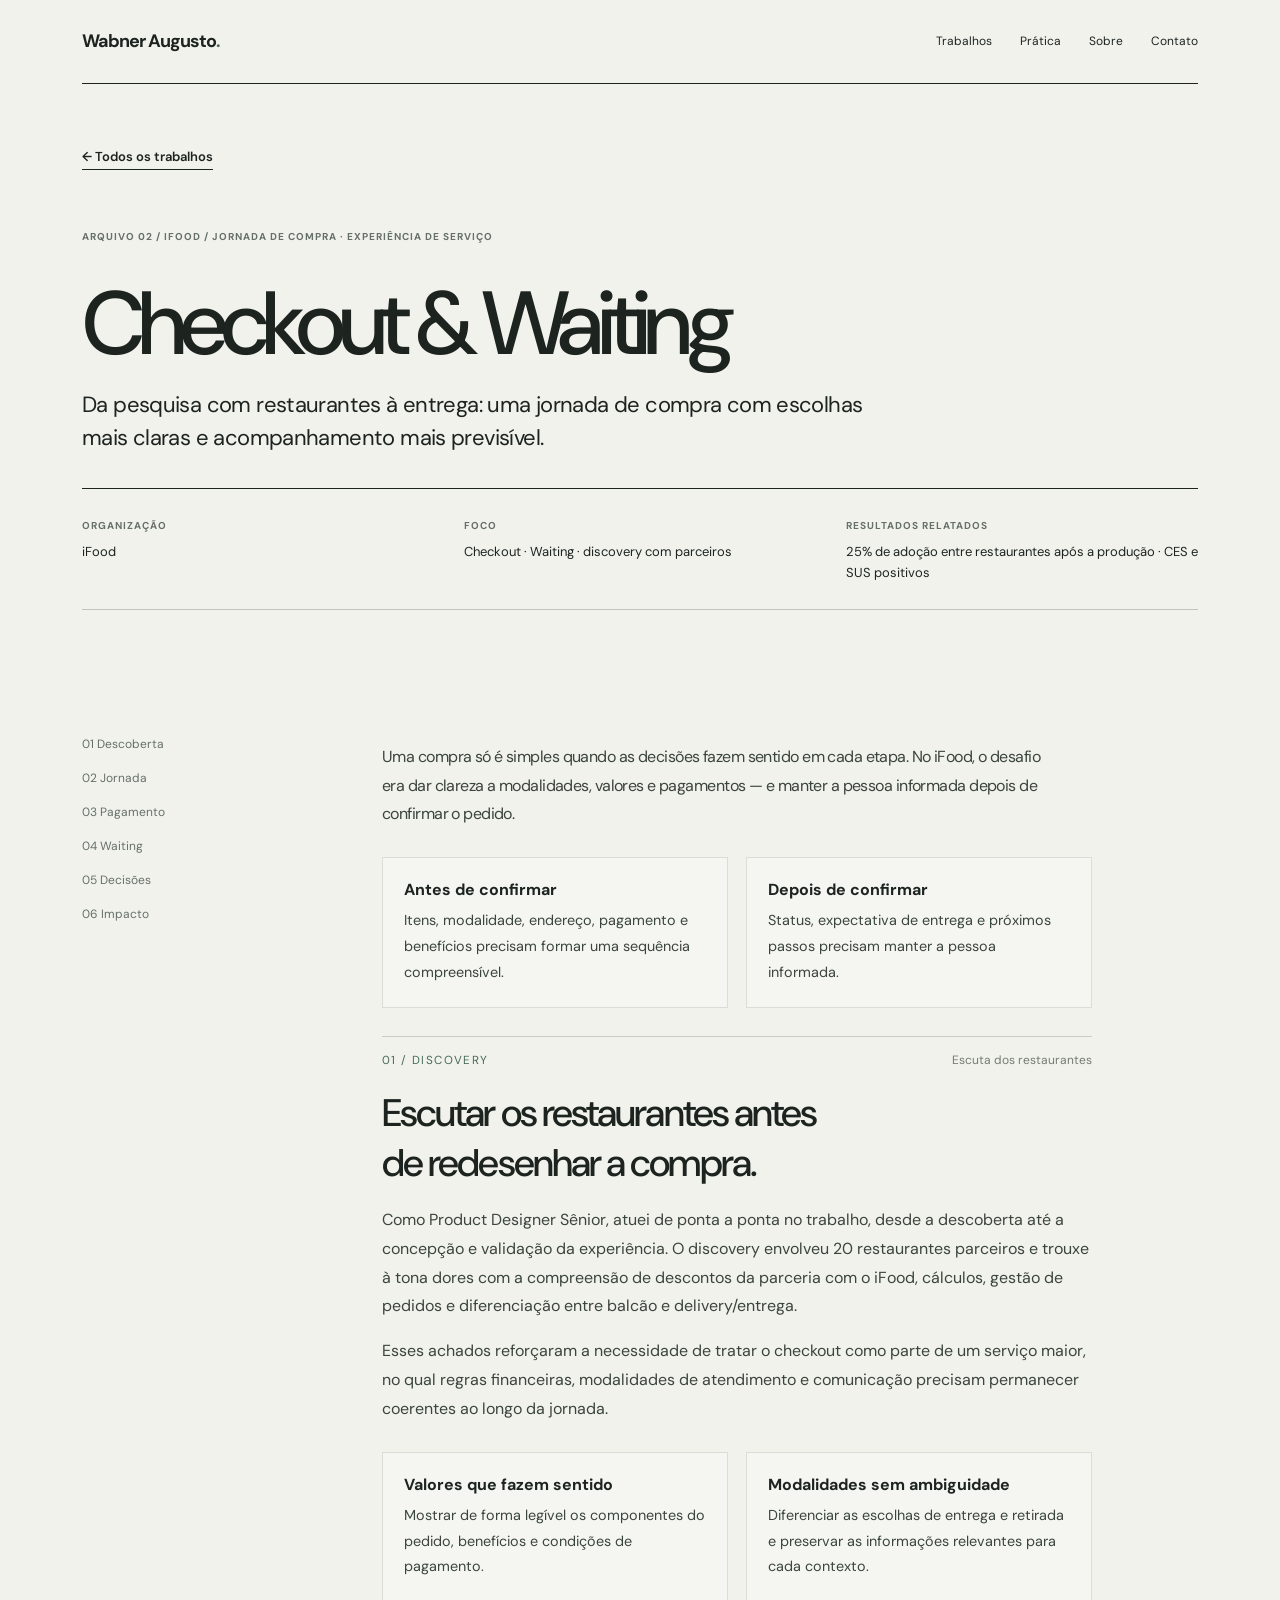
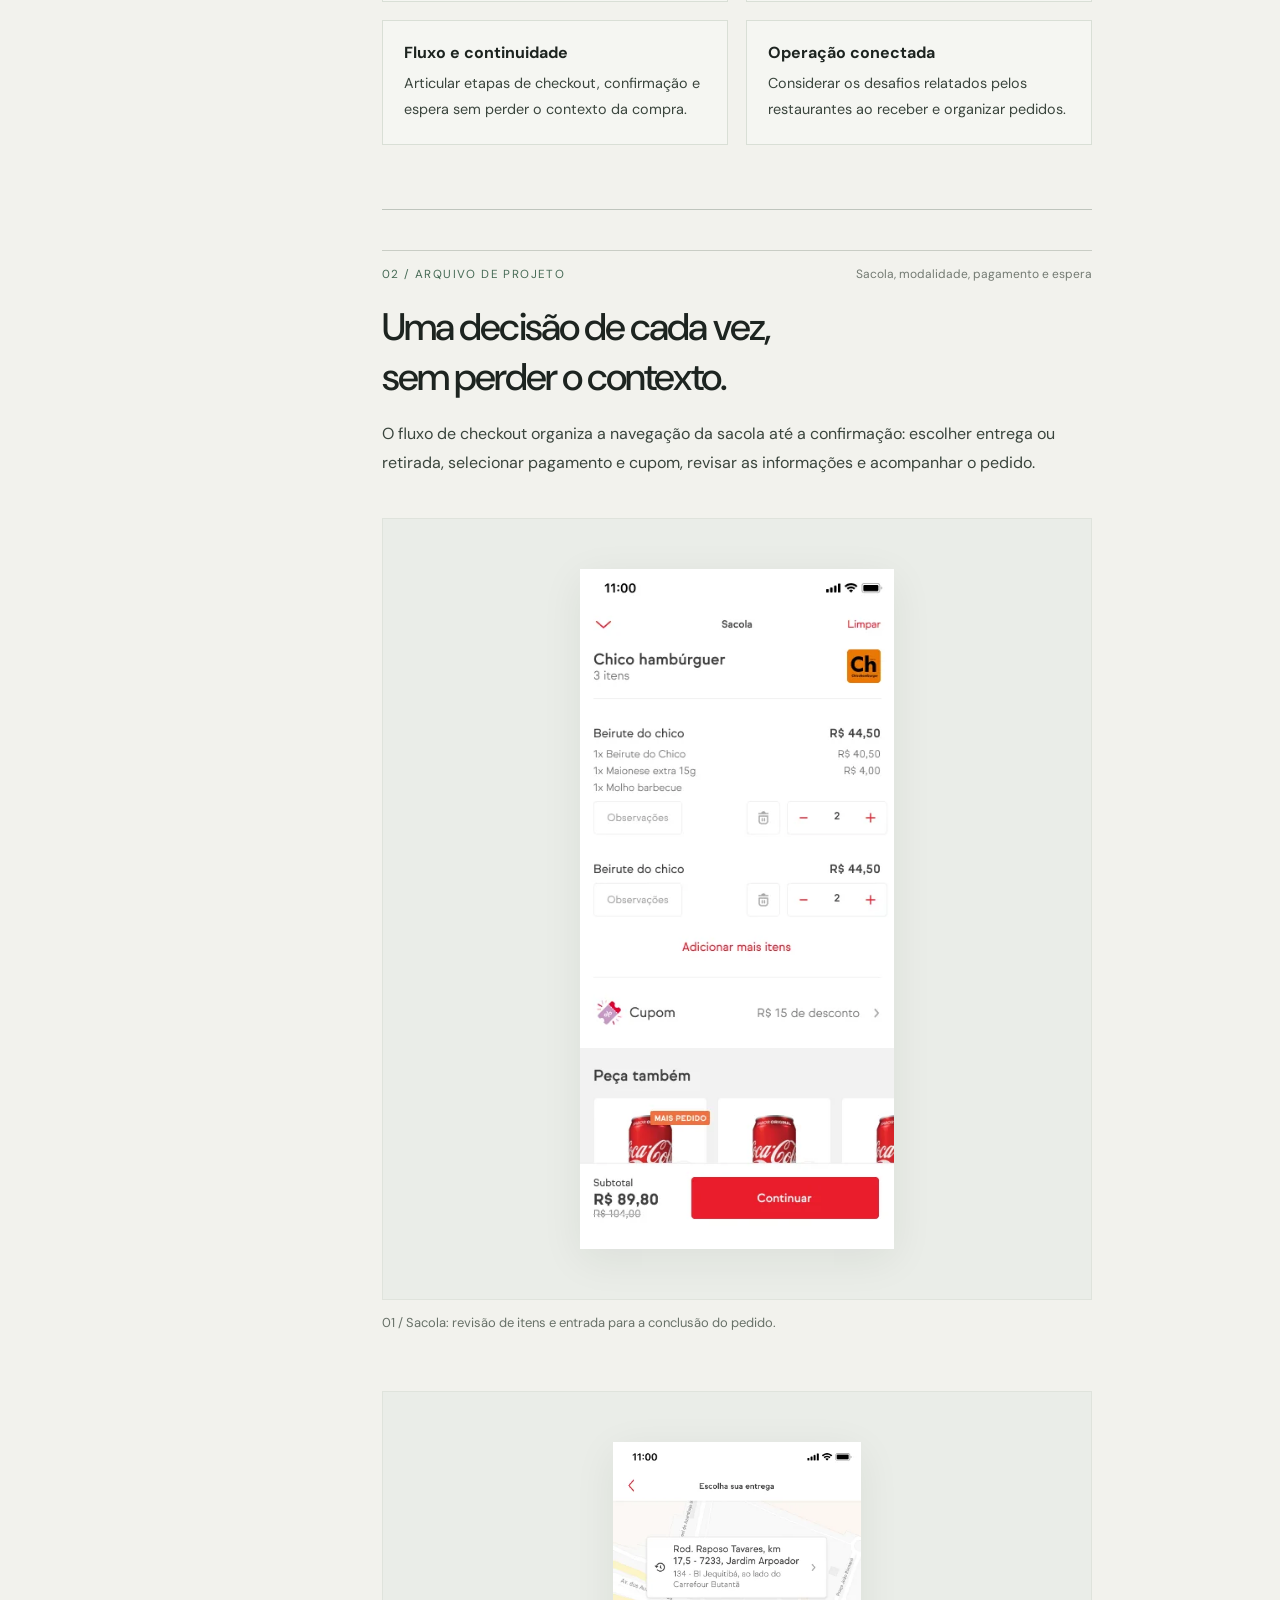
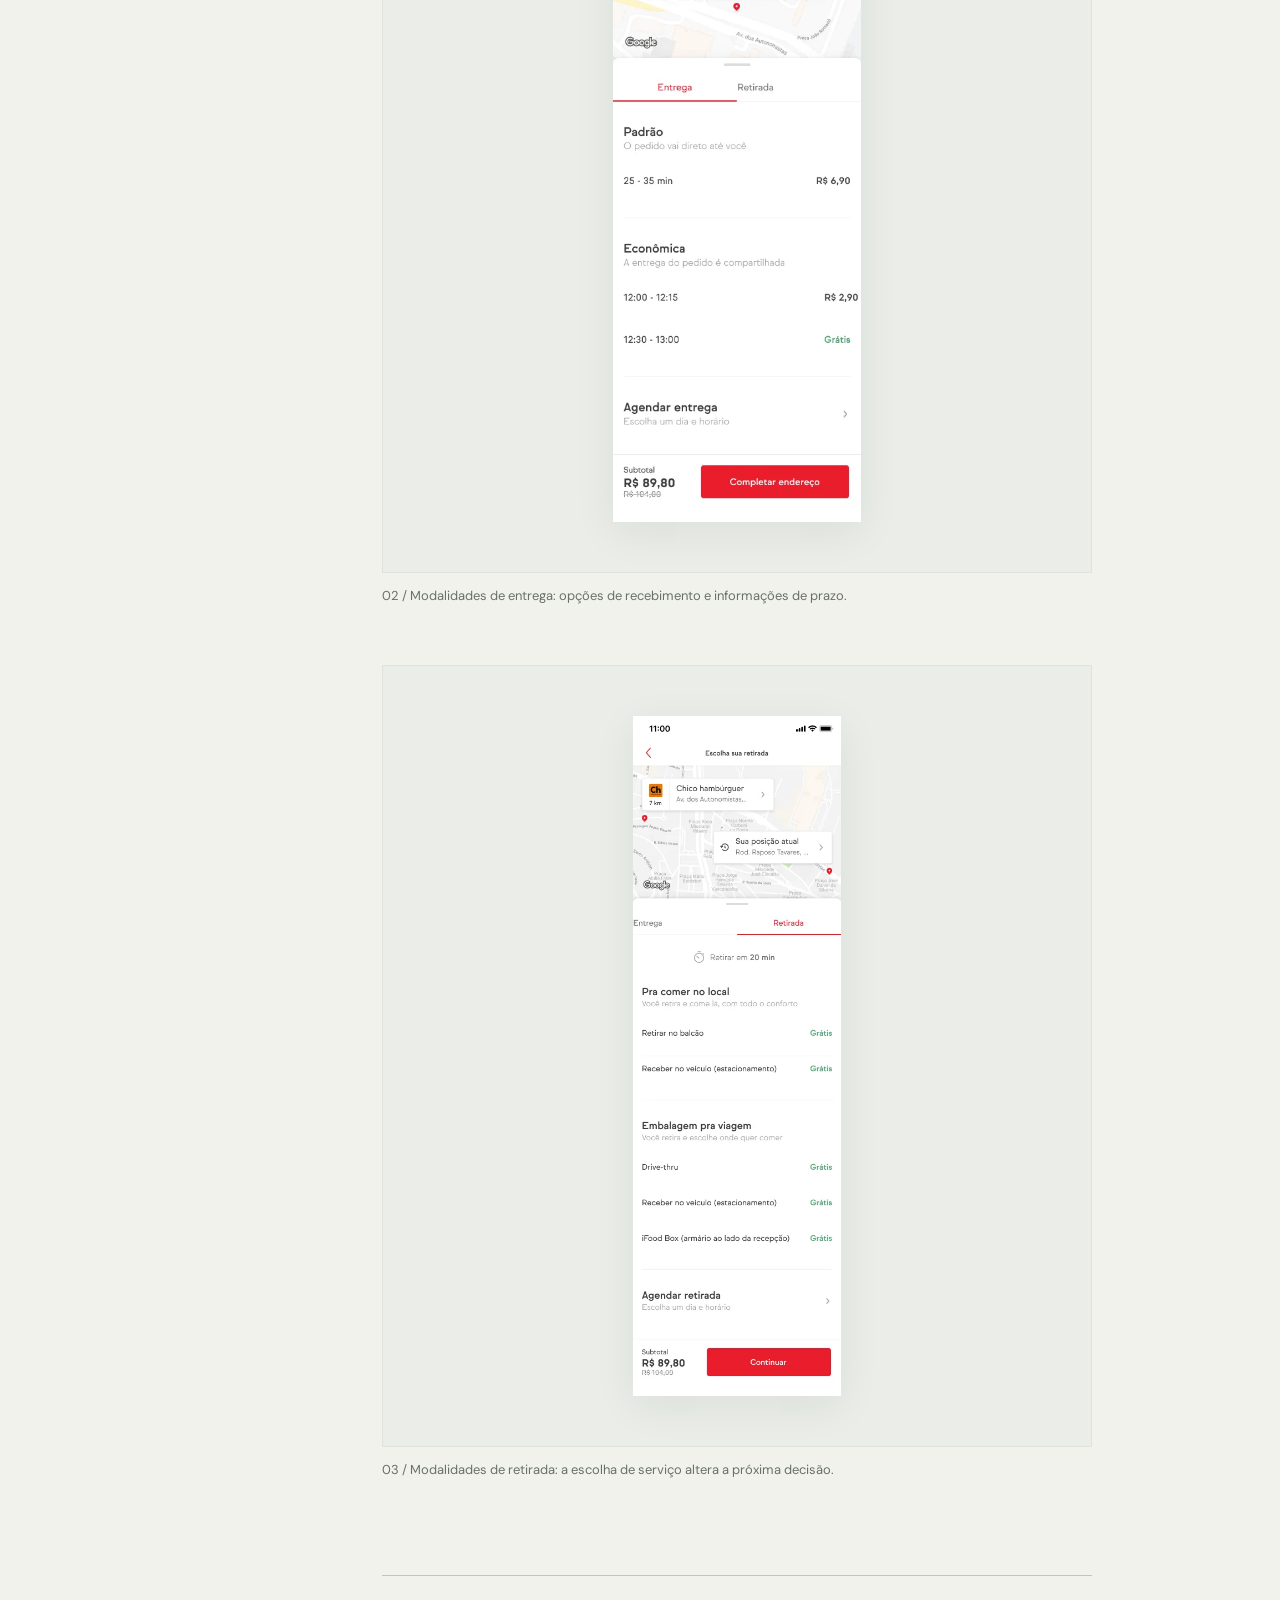
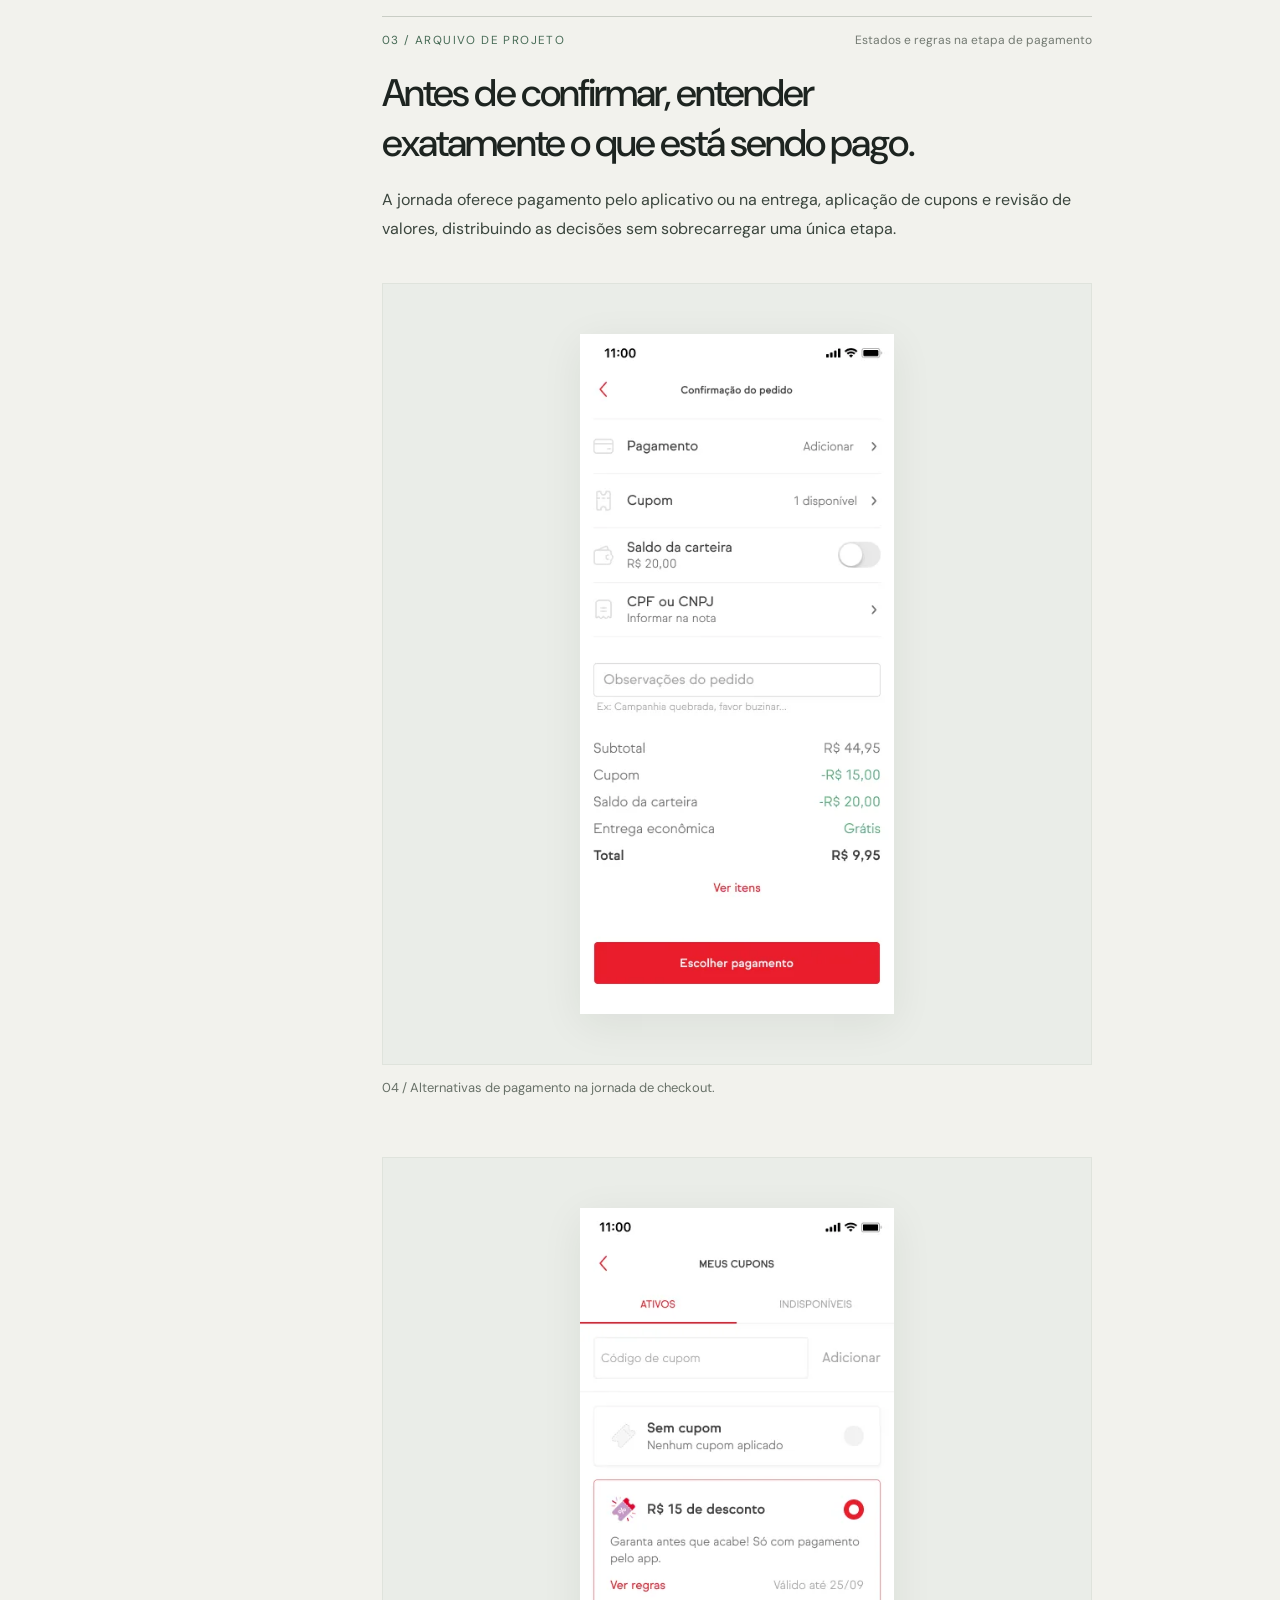
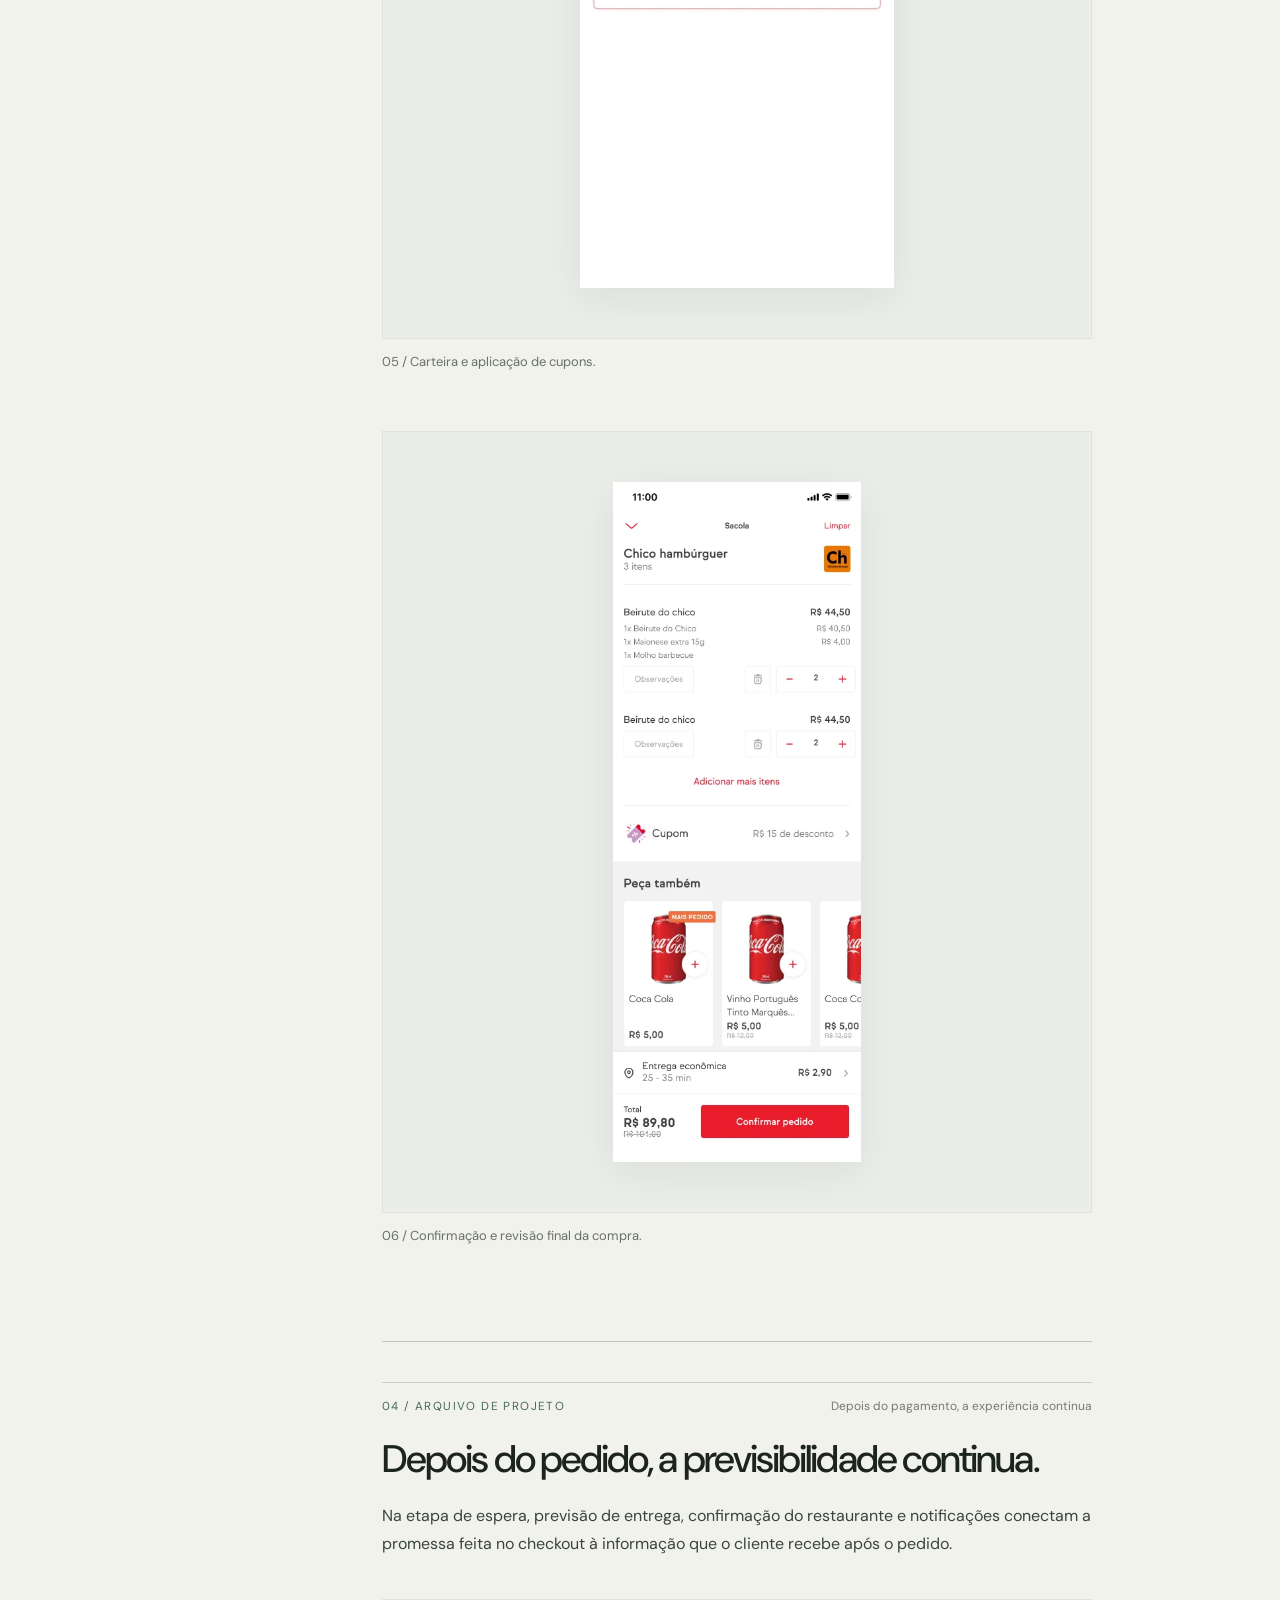
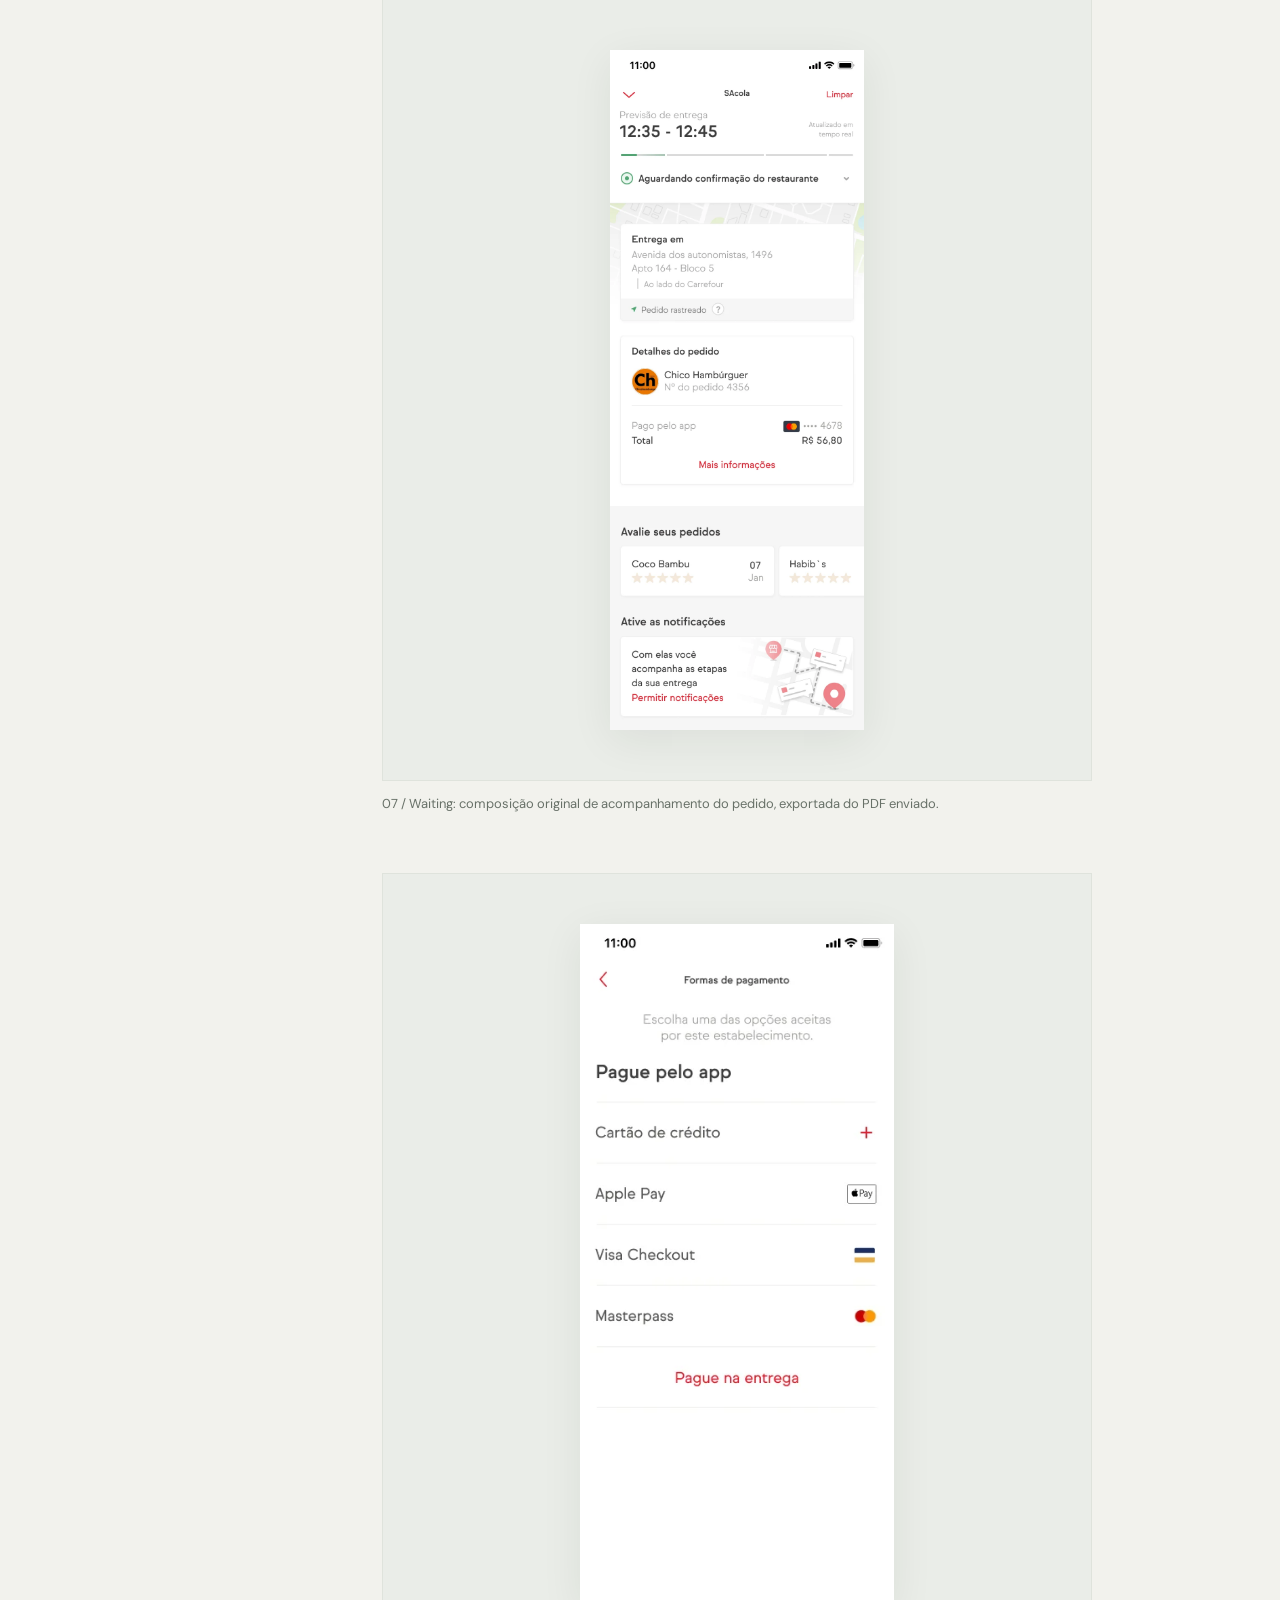
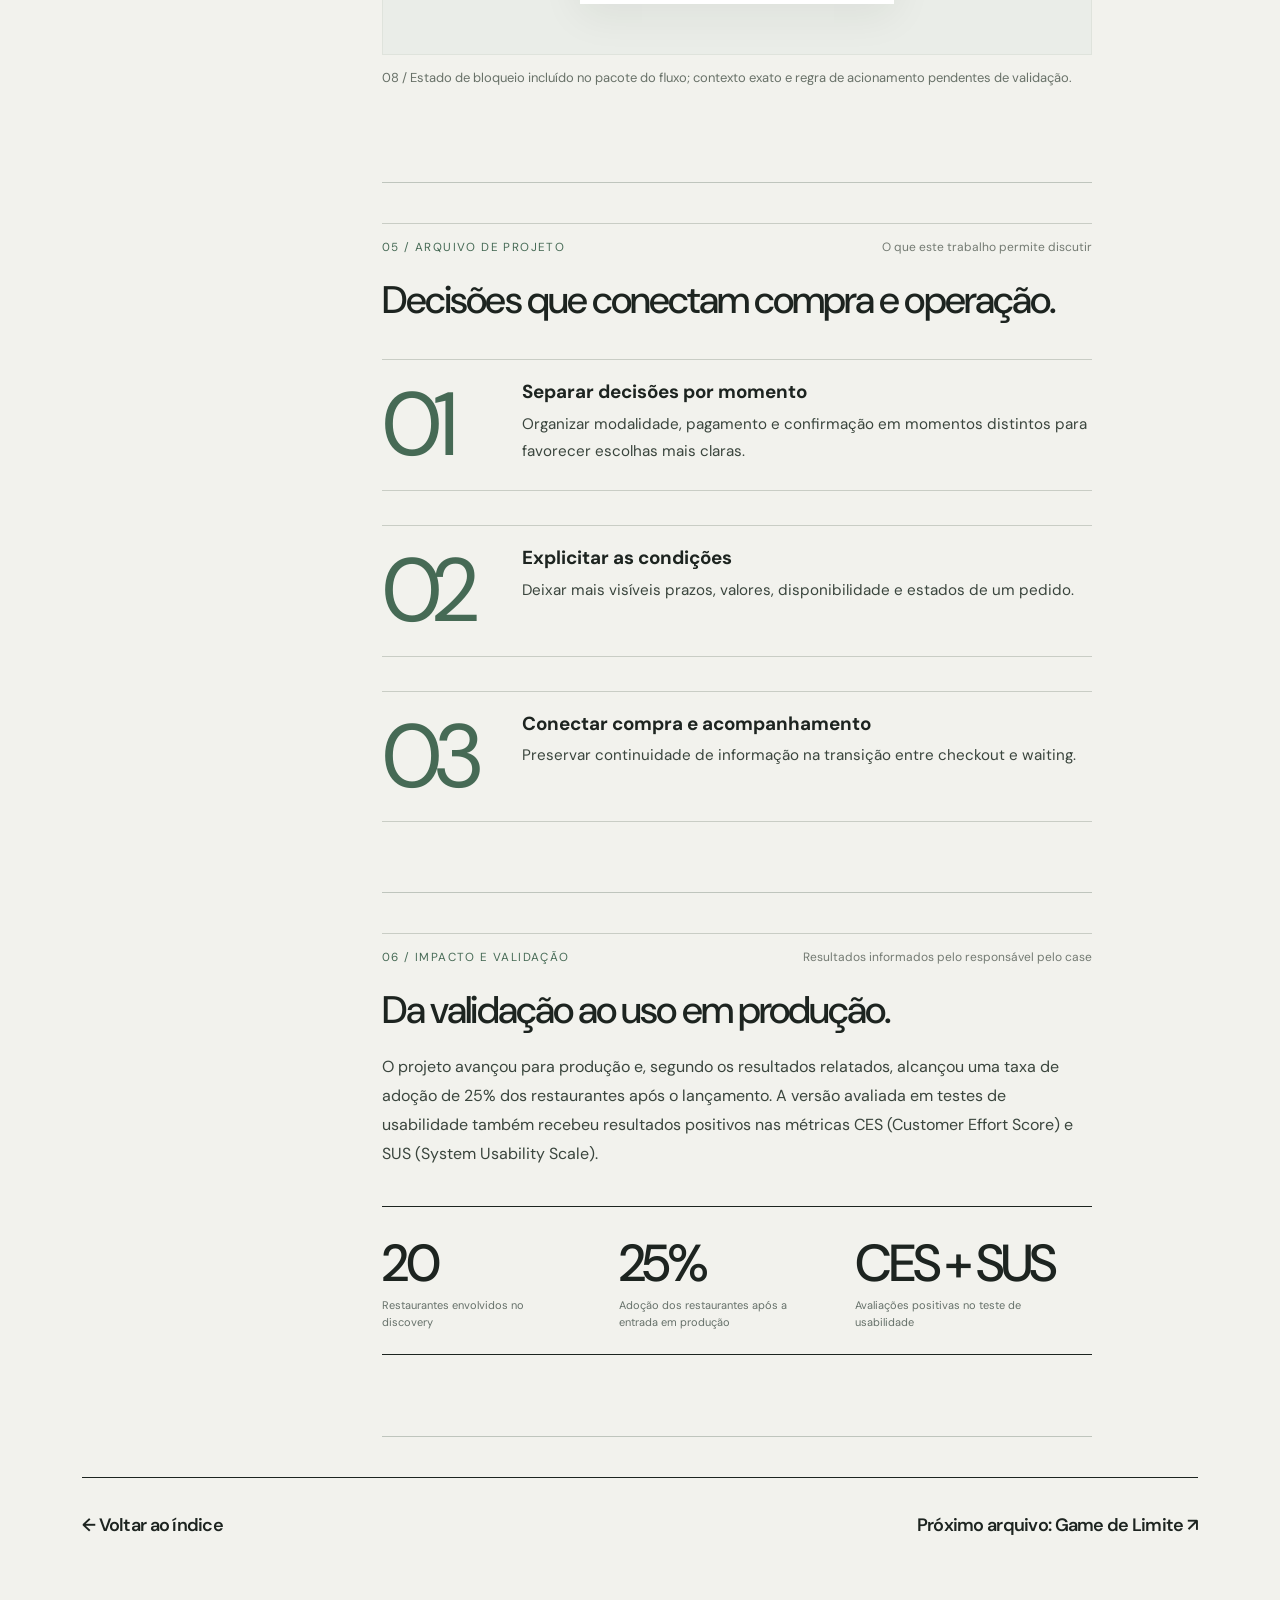
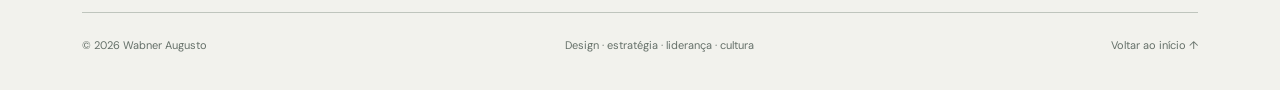
==== projetos/checkout-waiting.html @ 660a302f "Add files via upload" ====
<!DOCTYPE html>

<html lang="pt-BR"><head><meta charset="utf-8"/><meta content="width=device-width,initial-scale=1" name="viewport"/><meta content="#f2f2ed" name="theme-color"/><meta content="Case iFood: discovery com 20 restaurantes, decisões sobre a jornada de pedidos e 25% de adoção após produção. Conheça a experiência de Checkout &amp; Waiting." name="description"/><title>Checkout &amp; Waiting iFood | Case de Product Design — Wabner Augusto</title><link href="../style.css" rel="stylesheet"/><meta content="noindex, nofollow, noarchive" name="robots"/><meta content="Wabner Augusto" name="author"/><meta content="article" property="og:type"/><meta content="Checkout &amp; Waiting iFood | Case de Product Design — Wabner Augusto" property="og:title"/><meta content="Case iFood: discovery com 20 restaurantes, decisões sobre a jornada de pedidos e 25% de adoção após produção. Conheça a experiência de Checkout &amp; Waiting." property="og:description"/><meta content="pt_BR" property="og:locale"/><meta content="Wabner Augusto" property="og:site_name"/><meta content="summary_large_image" name="twitter:card"/><meta content="Checkout &amp; Waiting iFood | Case de Product Design — Wabner Augusto" name="twitter:title"/><meta content="Case iFood: discovery com 20 restaurantes, decisões sobre a jornada de pedidos e 25% de adoção após produção. Conheça a experiência de Checkout &amp; Waiting." name="twitter:description"/><link href="/favicon.svg" rel="icon" type="image/svg+xml"/><link href="/assets/apple-touch-icon.png" rel="apple-touch-icon"/></head><body><div class="wrap"><header class="top"><a class="logo" href="../index.html">Wabner Augusto<span style="color:var(--accent)">.</span></a><nav aria-label="Navegação principal" class="nav"><a href="../index.html#trabalhos">Trabalhos</a><a href="../index.html#metodo">Prática</a><a href="../index.html#sobre">Sobre</a><a href="../index.html#contato">Contato</a></nav></header><main><section class="case-hero"><a class="textlink" href="../index.html#trabalhos">← Todos os trabalhos</a><div class="tiny muted" style="margin-top:64px">Arquivo 02 / iFood / Jornada de compra · experiência de serviço</div><h1>Checkout &amp; Waiting</h1><p class="lead">Da pesquisa com restaurantes à entrega: uma jornada de compra com escolhas mais claras e acompanhamento mais previsível.</p><div class="case-meta"><div><span class="tiny muted">Organização</span><p>iFood</p></div><div><span class="tiny muted">Foco</span><p>Checkout · Waiting · discovery com parceiros</p></div><div><span class="tiny muted">Resultados relatados</span><p>25% de adoção entre restaurantes após a produção · CES e SUS positivos</p></div></div></section><div class="case-body"><aside class="sticky"><a href="#descoberta">01 Descoberta</a><a href="#mapa-da-jornada">02 Jornada</a><a href="#pagamento">03 Pagamento</a><a href="#espera">04 Waiting</a><a href="#decisoes">05 Decisões</a><a href="#impacto">06 Impacto</a></aside><article><p class="story-lede">Uma compra só é simples quando as decisões fazem sentido em cada etapa. No iFood, o desafio era dar clareza a modalidades, valores e pagamentos — e manter a pessoa informada depois de confirmar o pedido.</p>
<div class="tension-grid"><div><strong>Antes de confirmar</strong><p>Itens, modalidade, endereço, pagamento e benefícios precisam formar uma sequência compreensível.</p></div><div><strong>Depois de confirmar</strong><p>Status, expectativa de entrega e próximos passos precisam manter a pessoa informada.</p></div></div><section id="descoberta"><div class="chapter-index"><span class="eyebrow">01 / Discovery</span><span class="subtle">Escuta dos restaurantes</span></div><h2>Escutar os restaurantes antes de redesenhar a compra.</h2><p>Como Product Designer Sênior, atuei de ponta a ponta no trabalho, desde a descoberta até a concepção e validação da experiência. O discovery envolveu 20 restaurantes parceiros e trouxe à tona dores com a compreensão de descontos da parceria com o iFood, cálculos, gestão de pedidos e diferenciação entre balcão e delivery/entrega.</p><p>Esses achados reforçaram a necessidade de tratar o checkout como parte de um serviço maior, no qual regras financeiras, modalidades de atendimento e comunicação precisam permanecer coerentes ao longo da jornada.</p><div class="tension-grid"><div><strong>Valores que fazem sentido</strong><p>Mostrar de forma legível os componentes do pedido, benefícios e condições de pagamento.</p></div><div><strong>Modalidades sem ambiguidade</strong><p>Diferenciar as escolhas de entrega e retirada e preservar as informações relevantes para cada contexto.</p></div><div><strong>Fluxo e continuidade</strong><p>Articular etapas de checkout, confirmação e espera sem perder o contexto da compra.</p></div><div><strong>Operação conectada</strong><p>Considerar os desafios relatados pelos restaurantes ao receber e organizar pedidos.</p></div></div></section><section id="mapa-da-jornada"><div class="chapter-index"><span class="eyebrow">02 / Arquivo de projeto</span><span class="subtle">Sacola, modalidade, pagamento e espera</span></div><h2>Uma decisão de cada vez, sem perder o contexto.</h2><p>O fluxo de checkout organiza a navegação da sacola até a confirmação: escolher entrega ou retirada, selecionar pagamento e cupom, revisar as informações e acompanhar o pedido.</p><figure class="case-feature"><div class="frame"><img alt="01 / Sacola: revisão de itens e entrada para a conclusão do pedido." decoding="async" loading="lazy" src="../assets/ifood-01-sacola.webp"/></div><figcaption>01 / Sacola: revisão de itens e entrada para a conclusão do pedido.</figcaption></figure><figure class="case-feature"><div class="frame"><img alt="02 / Modalidades de entrega: opções de recebimento e informações de prazo." decoding="async" loading="lazy" src="../assets/ifood-02-entrega.webp"/></div><figcaption>02 / Modalidades de entrega: opções de recebimento e informações de prazo.</figcaption></figure><figure class="case-feature"><div class="frame"><img alt="03 / Modalidades de retirada: a escolha de serviço altera a próxima decisão." decoding="async" loading="lazy" src="../assets/ifood-03-retirada.webp"/></div><figcaption>03 / Modalidades de retirada: a escolha de serviço altera a próxima decisão.</figcaption></figure></section><section id="pagamento"><div class="chapter-index"><span class="eyebrow">03 / Arquivo de projeto</span><span class="subtle">Estados e regras na etapa de pagamento</span></div><h2>Antes de confirmar, entender exatamente o que está sendo pago.</h2><p>A jornada oferece pagamento pelo aplicativo ou na entrega, aplicação de cupons e revisão de valores, distribuindo as decisões sem sobrecarregar uma única etapa.</p><figure class="case-feature"><div class="frame"><img alt="04 / Alternativas de pagamento na jornada de checkout." decoding="async" loading="lazy" src="../assets/ifood-04-pagamento.webp"/></div><figcaption>04 / Alternativas de pagamento na jornada de checkout.</figcaption></figure><figure class="case-feature"><div class="frame"><img alt="05 / Carteira e aplicação de cupons." decoding="async" loading="lazy" src="../assets/ifood-05-cupom.webp"/></div><figcaption>05 / Carteira e aplicação de cupons.</figcaption></figure><figure class="case-feature"><div class="frame"><img alt="06 / Confirmação e revisão final da compra." decoding="async" loading="lazy" src="../assets/ifood-06-revisao.webp"/></div><figcaption>06 / Confirmação e revisão final da compra.</figcaption></figure></section><section id="espera"><div class="chapter-index"><span class="eyebrow">04 / Arquivo de projeto</span><span class="subtle">Depois do pagamento, a experiência continua</span></div><h2>Depois do pedido, a previsibilidade continua.</h2><p>Na etapa de espera, previsão de entrega, confirmação do restaurante e notificações conectam a promessa feita no checkout à informação que o cliente recebe após o pedido.</p><figure class="case-feature"><div class="frame"><img alt="07 / Waiting: composição original de acompanhamento do pedido, exportada do PDF enviado." decoding="async" loading="lazy" src="../assets/ifood-07-waiting.webp"/></div><figcaption>07 / Waiting: composição original de acompanhamento do pedido, exportada do PDF enviado.</figcaption></figure><figure class="case-feature"><div class="frame"><img alt="08 / Estado de bloqueio incluído no pacote do fluxo; contexto exato e regra de acionamento pendentes de validação." decoding="async" loading="lazy" src="../assets/ifood-08-bloqueado.webp"/></div><figcaption>08 / Estado de bloqueio incluído no pacote do fluxo; contexto exato e regra de acionamento pendentes de validação.</figcaption></figure></section><section id="decisoes"><div class="chapter-index"><span class="eyebrow">05 / Arquivo de projeto</span><span class="subtle">O que este trabalho permite discutir</span></div><h2>Decisões que conectam compra e operação.</h2><div class="case-plaque"><div class="number">01</div><div><h3>Separar decisões por momento</h3><p>Organizar modalidade, pagamento e confirmação em momentos distintos para favorecer escolhas mais claras.</p></div></div><div class="case-plaque"><div class="number">02</div><div><h3>Explicitar as condições</h3><p>Deixar mais visíveis prazos, valores, disponibilidade e estados de um pedido.</p></div></div><div class="case-plaque"><div class="number">03</div><div><h3>Conectar compra e acompanhamento</h3><p>Preservar continuidade de informação na transição entre checkout e waiting.</p></div></div></section><section id="impacto"><div class="chapter-index"><span class="eyebrow">06 / Impacto e validação</span><span class="subtle">Resultados informados pelo responsável pelo case</span></div><h2>Da validação ao uso em produção.</h2><p>O projeto avançou para produção e, segundo os resultados relatados, alcançou uma taxa de adoção de 25% dos restaurantes após o lançamento. A versão avaliada em testes de usabilidade também recebeu resultados positivos nas métricas CES (Customer Effort Score) e SUS (System Usability Scale).</p><div class="metric-strip"><div><strong>20</strong><span>Restaurantes envolvidos no discovery</span></div><div><strong>25%</strong><span>Adoção dos restaurantes após a entrada em produção</span></div><div><strong>CES + SUS</strong><span>Avaliações positivas no teste de usabilidade</span></div></div></section></article></div><div class="next"><a href="../index.html#trabalhos">← Voltar ao índice</a><a href="game-de-limite.html">Próximo arquivo: Game de Limite ↗</a></div></main><footer class="footer"><span>© 2026 Wabner Augusto</span><span>Design · estratégia · liderança · cultura</span><a href="../index.html">Voltar ao início ↑</a></footer></div></body></html>
---- style.css ----
@import url('https://fonts.googleapis.com/css2?family=DM+Sans:wght@400;500;600;700&family=Instrument+Serif:ital@0;1&display=swap');
:root{--paper:#f0f0eb;--ink:#202522;--line:#c4c8c1;--muted:#657069;--accent:#587461;--panel:#e5e9e3}*{box-sizing:border-box}html{scroll-behavior:smooth}body{margin:0;background:var(--paper);color:var(--ink);font-family:'DM Sans',sans-serif;-webkit-font-smoothing:antialiased}a{color:inherit;text-decoration:none}a:hover{color:var(--accent)}a:focus-visible{outline:2px solid var(--accent);outline-offset:5px}.wrap{max-width:1160px;margin:auto;padding:0 34px}.top{display:flex;align-items:center;justify-content:space-between;gap:20px;padding:28px 0;border-bottom:1px solid var(--ink)}.logo{font-weight:700;font-size:17px;letter-spacing:-.055em}.nav{display:flex;gap:25px;font-size:12px}.tiny{font-size:10px;letter-spacing:.1em;text-transform:uppercase;font-weight:700}.muted{color:var(--muted)}.line{border-top:1px solid var(--line)}.hero{padding:76px 0 94px}.hero-bar{display:flex;justify-content:space-between;gap:20px;align-items:flex-start}.hero h1{font-size:clamp(43px,6.8vw,91px);max-width:1060px;letter-spacing:-.073em;line-height:1.06;font-weight:500;margin:58px 0 30px}.hero h1 em{font-family:'Instrument Serif',serif;font-weight:400}.lead{font-size:clamp(17px,2vw,22px);letter-spacing:-.028em;line-height:1.48;max-width:720px;margin:0 0 34px}.textlink{border-bottom:1px solid currentColor;padding-bottom:4px;font-size:13px;font-weight:600}.proof{display:flex;gap:10px 28px;flex-wrap:wrap;margin-top:84px;padding-top:25px;border-top:1px solid var(--line)}.proof span{font-size:12px}.section{padding:43px 0 88px}.section-title{display:flex;justify-content:space-between;align-items:center;gap:15px;margin-bottom:29px}.section-title h2{font-size:clamp(24px,3vw,41px);font-weight:500;letter-spacing:-.055em;margin:0}.files{border-top:1px solid var(--ink)}.file{display:grid;grid-template-columns:100px 1.5fr 1fr 44px;align-items:start;gap:22px;padding:35px 0;border-bottom:1px solid var(--line);transition:background .2s}.file:hover{background:var(--panel)}.file h3{font-size:clamp(22px,2.7vw,34px);line-height:1.12;letter-spacing:-.055em;font-weight:500;margin:7px 0 13px;max-width:570px}.file p{margin:0;font-size:13px;color:var(--muted);line-height:1.65}.tag{font-size:10px;letter-spacing:.06em;text-transform:uppercase;color:var(--accent);font-weight:700}.arrow{font-size:29px;font-weight:400;text-align:right}.read-grid,.principles{display:grid;grid-template-columns:repeat(3,1fr);gap:40px;padding-top:30px}.read-grid h3,.principles h3{font-size:21px;font-weight:500;letter-spacing:-.04em;line-height:1.2;margin:17px 0 10px}.read-grid p,.principles p{font-size:13px;color:var(--muted);line-height:1.7;margin:0}.record{border-top:1px solid var(--ink)}.record-row{display:grid;grid-template-columns:180px 1fr 1.1fr;gap:25px;align-items:baseline;padding:23px 0;border-bottom:1px solid var(--line)}.record-row strong{font-size:18px;letter-spacing:-.045em;font-weight:600}.record-row span{font-size:12px;line-height:1.6;color:var(--muted)}.about{display:grid;grid-template-columns:1.1fr .9fr;gap:12%;align-items:start}.about p{font-size:17px;line-height:1.65;letter-spacing:-.025em;margin-top:0}.about aside{background:var(--panel);padding:30px}.about aside p{font-size:13px;color:var(--muted)}.end{padding:75px 0 90px;border-top:1px solid var(--ink)}.end h2{font-size:clamp(37px,5.5vw,72px);line-height:1.06;font-weight:500;letter-spacing:-.065em;max-width:800px;margin:20px 0 35px}.footer{border-top:1px solid var(--line);padding:25px 0 38px;display:flex;justify-content:space-between;gap:20px;font-size:11px;color:var(--muted)}.case-hero{padding:75px 0 55px}.case-hero h1{font-size:clamp(45px,7vw,96px);letter-spacing:-.075em;line-height:1.02;font-weight:500;margin:35px 0 20px;max-width:1000px}.case-hero .lead{max-width:800px}.case-meta{display:grid;grid-template-columns:repeat(3,1fr);gap:30px;padding:25px 0;border-top:1px solid var(--ink);border-bottom:1px solid var(--line)}.case-meta p{font-size:13px;line-height:1.6;margin:8px 0 0}.case-body{display:grid;grid-template-columns:230px 1fr;gap:70px;margin-top:62px}.case-body article{max-width:710px}.case-body h2{font-weight:500;font-size:clamp(27px,3vw,40px);letter-spacing:-.05em;margin:0 0 18px}.case-body p,.case-body li{line-height:1.8;font-size:16px;color:#3a453d}.case-body section{padding:0 0 36px;margin-bottom:40px;border-bottom:1px solid var(--line)}.case-body ul{padding-left:20px}.sticky{align-self:start;position:sticky;top:25px}.sticky a{display:block;font-size:12px;padding:9px 0;color:var(--muted)}.visual{min-height:220px;background:var(--panel);display:grid;place-items:center;margin:30px 0;padding:25px;border:1px solid var(--line)}.visual span{font-family:'Instrument Serif';font-size:clamp(35px,5vw,60px);font-style:italic;color:var(--accent);text-align:center}.disclaimer{font-size:12px!important;color:var(--muted)!important}.next{display:flex;justify-content:space-between;gap:20px;align-items:center;border-top:1px solid var(--ink);padding:35px 0 75px}.next a{font-size:18px;font-weight:600;letter-spacing:-.04em}@media(max-width:760px){.wrap{padding:0 20px}.top{padding:20px 0}.nav{gap:12px;font-size:11px}.hero{padding:46px 0 65px}.hero h1{margin-top:50px}.hero-bar{flex-direction:column;gap:10px}.proof{margin-top:55px}.file{grid-template-columns:50px 1fr 30px;gap:10px}.file .details{grid-column:2/3}.file .arrow{grid-column:3;grid-row:1}.read-grid,.principles{grid-template-columns:1fr;gap:28px}.section{padding:35px 0 62px}.record-row{grid-template-columns:90px 1fr;gap:10px}.record-row span:last-child{grid-column:2}.about{grid-template-columns:1fr;gap:20px}.case-meta{grid-template-columns:1fr;gap:10px}.case-body{grid-template-columns:1fr;gap:18px}.sticky{position:static}.sticky a{display:inline-block;margin-right:14px}.footer{flex-wrap:wrap}}
@media(prefers-reduced-motion:reduce){html{scroll-behavior:auto}*{transition:none!important}}

/* Refinamento editorial: sistema consistente, sem elementos decorativos extras */
:root{--paper:#f2f2ed;--ink:#1d2420;--line:#bfc5bd;--accent:#466a55;--panel:#e7ebe4}
::selection{background:#bfcfbd;color:#1d2420}
body{font-size:15px} .wrap{max-width:1184px}.top{padding:27px 0}.logo{font-size:18px}
.hero{padding:84px 0 94px}.hero h1{max-width:1100px;font-size:clamp(44px,7.15vw,99px);line-height:1.035;letter-spacing:-.078em;margin-top:66px}
.hero h1 em{letter-spacing:-.045em}.hero .lead{max-width:740px;font-size:clamp(18px,2.15vw,24px)}
.section-title h2{font-size:clamp(26px,3.1vw,42px)}.section-title{margin-bottom:34px}
.file{grid-template-columns:92px 1.5fr .9fr 30px;padding:39px 0;gap:24px}.file h3{font-size:clamp(25px,2.9vw,39px)}
.file:hover{background:transparent}.file:hover h3,.file:hover .arrow{color:var(--accent)}.file .arrow{transition:transform .2s ease}.file:hover .arrow{transform:translate(3px,-3px)}
.proof{margin-top:89px}.proof span{font-size:11px}.record-row{grid-template-columns:154px 1.1fr 1.5fr}.record-row strong{font-size:19px}
.case-hero{padding-top:62px}.case-hero h1{font-size:clamp(47px,7vw,95px)}.case-body section{scroll-margin-top:30px}
.case-index{color:var(--accent);font-weight:700}.metric-strip{display:grid;grid-template-columns:repeat(3,1fr);gap:0;border-block:1px solid var(--ink);margin:38px 0 45px}.metric-strip>div{padding:22px 20px 24px 0}.metric-strip strong{display:block;font-size:clamp(31px,4.2vw,52px);letter-spacing:-.065em;font-weight:500}.metric-strip span{font-size:11px;line-height:1.5;color:var(--muted);display:block;max-width:170px}.metric-strip small{font-size:10px;color:var(--muted)}
.decision{border-top:1px solid var(--line);padding:21px 0;display:grid;grid-template-columns:95px 1fr;gap:18px}.decision:last-of-type{border-bottom:1px solid var(--line)}.decision h3{font-size:18px;font-weight:600;letter-spacing:-.04em;margin:0}.decision p{margin:8px 0 0;font-size:14px}.case-body article .visual{min-height:unset;display:block;padding:0;margin:29px 0;background:transparent;border:0}.journey{display:grid;grid-template-columns:repeat(3,1fr);border:1px solid var(--line);background:var(--panel)}.journey>div{padding:25px 15px;border-right:1px solid var(--line)}.journey>div:last-child{border-right:0}.journey strong{font-weight:600;font-size:13px;display:block;margin:13px 0 7px}.journey p{font-size:12px;line-height:1.55;margin:0}.journey .tiny{font-size:9px}.note{padding:18px 20px;border-left:2px solid var(--accent);background:var(--panel);font-size:13px;line-height:1.65;margin:28px 0}.note strong{display:block;margin-bottom:5px}.note p{margin:0;font-size:13px}.kicker{display:flex;justify-content:space-between;gap:10px;flex-wrap:wrap}.small-caps{font-size:11px;color:var(--muted);letter-spacing:.04em}
@media(max-width:760px){.hero{padding:55px 0 64px}.hero h1{margin:44px 0 25px}.file{grid-template-columns:50px 1fr 25px;gap:12px}.file .details{grid-column:2}.metric-strip{grid-template-columns:1fr 1fr}.metric-strip>div{padding:16px 5px 18px 0}.metric-strip>div:last-child{grid-column:1/-1}.decision{grid-template-columns:1fr;gap:6px}.journey{grid-template-columns:1fr}.journey>div{border-right:0;border-bottom:1px solid var(--line)}.journey>div:last-child{border-bottom:0}.nav{gap:12px}.proof{margin-top:60px}}
@media(max-width:390px){.nav{gap:8px;font-size:10px}.logo{font-size:15px}.wrap{padding-inline:16px}}

/* Navegacao: espacamento consistente em todas as paginas */
.top .nav{display:flex;align-items:center;justify-content:flex-end;flex-wrap:wrap;column-gap:clamp(16px,2.2vw,32px);row-gap:12px;font-size:12px;line-height:1.4;}
.top .nav a{display:inline-block;white-space:nowrap;padding:6px 0;}
@media(max-width:620px){.top{align-items:flex-start;flex-direction:column;gap:12px}.top .nav{width:100%;justify-content:flex-start;column-gap:clamp(17px,5vw,28px);row-gap:6px;font-size:12px}}

/* Acervo visual: extensão da direção editorial aprovada */
.case-gallery-section{padding-top:6px}.case-gallery-section h2{margin-top:16px}.gallery-chapter{margin:38px 0 50px}.gallery-heading{display:grid;grid-template-columns:85px 1fr;gap:18px;border-top:1px solid var(--line);padding:22px 0}.gallery-heading h3{font-size:clamp(19px,2.3vw,27px);font-weight:500;letter-spacing:-.045em;margin:0 0 7px}.gallery-heading p{font-size:13px;margin:0;line-height:1.55}.screenshot-grid{display:grid;grid-template-columns:repeat(3,minmax(0,1fr));gap:18px}.screenshot{margin:0;min-width:0}.screenshot-frame{background:#e4e8e2;border:1px solid var(--line);padding:15px 9px;display:flex;align-items:flex-start;justify-content:center;min-height:215px;max-height:400px;overflow:hidden}.screenshot-frame img{width:auto;max-width:100%;height:auto;max-height:360px;object-fit:contain;box-shadow:0 10px 24px #1d242018}.screenshot figcaption{font-size:11px;line-height:1.5;color:var(--muted);padding:9px 2px}.asset-ready{font-size:11px!important;color:var(--accent)!important;margin-top:12px!important}.case-gallery-section{scroll-margin-top:30px}@media(max-width:650px){.screenshot-grid{grid-template-columns:repeat(2,minmax(0,1fr));gap:11px}.screenshot-frame{padding:8px 4px;min-height:160px;max-height:300px}.screenshot-frame img{max-height:260px}.gallery-heading{grid-template-columns:1fr;gap:8px}.gallery-chapter{margin:30px 0}}@media(max-width:390px){.screenshot-grid{grid-template-columns:1fr}.screenshot-frame img{max-height:430px}.screenshot-frame{max-height:480px}}

/* Refinamento editorial dos arquivos — volume 02 */
:root {--case-rule:#c9cdc5}
.case-body article > section {scroll-margin-top:32px}
.case-body article section h2 {text-wrap:balance}
.story-lede {font-size:clamp(1.2rem,2.5vw,1.8rem);line-height:1.48;letter-spacing:-.035em;max-width:680px}
.editorial-caption {margin-top:13px;font-size:.79rem;line-height:1.55;color:#646f67;max-width:680px}
.case-plaque {border-top:1px solid var(--case-rule);border-bottom:1px solid var(--case-rule);padding:20px 0;display:grid;grid-template-columns:120px 1fr;gap:20px;margin:34px 0}
.case-plaque .number {font-size:clamp(2.7rem,7vw,5.6rem);letter-spacing:-.09em;line-height:1;color:var(--accent)}
.case-plaque h3{font-size:1.18rem;line-height:1.25;margin:0 0 7px}
.case-plaque p{font-size:.95rem;margin:0}
.case-feature {margin:40px 0 58px}
.case-feature .frame {border:1px solid #dfe3dc;background:#eaede8;padding:clamp(20px,5vw,50px);display:flex;justify-content:center;align-items:center;min-height:290px}
.case-feature .frame img {display:block;max-height:680px;max-width:100%;width:auto;height:auto;object-fit:contain;box-shadow:0 10px 40px #1e302312}
.case-feature .frame.wide img{max-height:760px}
.case-feature figcaption{font-size:.81rem;color:#687168;line-height:1.6;padding-top:13px}
.chapter-index{display:flex;align-items:baseline;justify-content:space-between;gap:20px;border-top:1px solid var(--case-rule);padding-top:15px;margin-bottom:20px}
.chapter-index .eyebrow{font-size:.73rem;text-transform:uppercase;letter-spacing:.12em;color:var(--accent)}
.chapter-index .subtle{font-size:.75rem;color:#737a72}
.tension-grid{display:grid;grid-template-columns:repeat(2,minmax(0,1fr));gap:18px;margin:28px 0}
.tension-grid > div{border:1px solid #d9dfd6;padding:21px;background:#f5f6f2}
.tension-grid strong{font-size:1rem}.tension-grid p{font-size:.9rem;margin:8px 0 0}
.validation-tag{background:#fff7e9;border-left:3px solid #b78547;padding:16px 20px;margin:28px 0;color:#5f513b;font-size:.87rem;line-height:1.7}
.case-feature + .case-feature{margin-top:32px}
@media(max-width:680px){.case-plaque{grid-template-columns:1fr;gap:8px}.case-feature .frame{padding:18px;min-height:180px}.tension-grid{grid-template-columns:1fr}.chapter-index{display:block}.chapter-index .subtle{display:block;margin-top:5px}}

/* Sobre: retrato e narrativa editorial (V4) */
.portrait-editorial{display:grid;grid-template-columns:minmax(180px,280px) minmax(0,1fr);gap:clamp(28px,6vw,86px);align-items:start;padding:15px 0 50px}.portrait{margin:0}.portrait img{display:block;width:100%;aspect-ratio:1/1;object-fit:cover;filter:grayscale(1);border:1px solid var(--line)}.portrait figcaption{font-size:10px;letter-spacing:.08em;text-transform:uppercase;color:var(--muted);margin-top:10px}.about-intro h3{font-size:clamp(30px,4vw,51px);font-weight:500;letter-spacing:-.065em;line-height:1.13;margin:18px 0 27px}.about-intro p{font-size:clamp(15px,1.5vw,18px);line-height:1.65;letter-spacing:-.017em;max-width:680px}.about-columns{display:grid;grid-template-columns:1fr 1fr;gap:clamp(32px,6vw,85px);padding:36px 0 40px;border-top:1px solid var(--line)}.about-columns h3{font-size:clamp(21px,2.5vw,31px);font-weight:500;letter-spacing:-.05em;margin:17px 0 16px}.about-columns p,.about-bottom p{font-size:14px;line-height:1.8;color:#475349}.about-bottom{display:grid;grid-template-columns:1fr 1fr;gap:clamp(32px,6vw,85px);border-top:1px solid var(--line);padding-top:36px}.about-bottom .textlink{display:inline-block;margin-top:15px}@media(max-width:690px){.portrait-editorial{grid-template-columns:1fr;gap:28px}.portrait{max-width:240px}.about-columns,.about-bottom{grid-template-columns:1fr;gap:24px}.about-intro h3{font-size:36px}}

/* Contato profissional — arquivo editorial */
.contact-directory{border-top:1px solid var(--ink);margin-top:42px;max-width:900px}.contact-channel{display:grid;grid-template-columns:140px minmax(0,1fr) 24px;gap:18px;align-items:baseline;padding:22px 0;border-bottom:1px solid var(--line);transition:padding-left .2s ease,background-color .2s ease}.contact-channel:hover{padding-left:9px;background:var(--panel)}.contact-channel strong{font-size:clamp(16px,2vw,22px);font-weight:500;letter-spacing:-.035em;overflow-wrap:anywhere}.contact-channel>span:last-child{text-align:right;font-size:21px}@media(max-width:600px){.contact-channel{grid-template-columns:minmax(0,1fr) 24px;gap:8px}.contact-channel .tiny{grid-column:1/-1}.contact-channel strong{grid-column:1;grid-row:2}.contact-channel>span:last-child{grid-column:2;grid-row:2}}

/* Game de Limite — documentação das jornadas */
.portrait-sequence{display:grid;grid-template-columns:repeat(3,minmax(0,1fr));gap:16px;margin:34px 0 42px}
.portrait-sequence figure{margin:0;min-width:0}
.portrait-sequence img{width:100%;height:auto;display:block;border:1px solid var(--line);background:#fff}
.portrait-sequence figcaption{font-size:11px;line-height:1.5;padding-top:10px;color:var(--muted)}
.portrait-sequence.sequence-two{grid-template-columns:repeat(2,minmax(0,1fr));max-width:540px;gap:30px}
@media(max-width:640px){.portrait-sequence{gap:8px}.portrait-sequence figcaption{font-size:10px}.portrait-sequence.sequence-two{gap:14px}}

/* MVP Itaú — imagens da entrega, em sequência editorial */
.mvp-shot-grid{display:grid;grid-template-columns:repeat(3,minmax(0,1fr));gap:22px 14px;margin:32px 0 18px}.mvp-shot-single{display:grid;grid-template-columns:minmax(0,1fr);max-width:370px;margin:32px 0 18px}.mvp-shot{margin:0;min-width:0}.mvp-shot-frame{display:flex;align-items:flex-start;justify-content:center;background:#e8ebe5;padding:17px 9px;min-height:220px;border:1px solid var(--line)}.mvp-shot img{width:auto;height:auto;max-width:100%;max-height:480px;object-fit:contain}.mvp-shot figcaption{font-size:11px;color:var(--muted);line-height:1.5;padding:11px 3px}.mvp-shot-single img{max-height:520px}@media(max-width:620px){.mvp-shot-grid{grid-template-columns:repeat(2,minmax(0,1fr));gap:15px 9px}.mvp-shot-frame{min-height:160px;padding:10px 5px}.mvp-shot img{max-height:340px}}
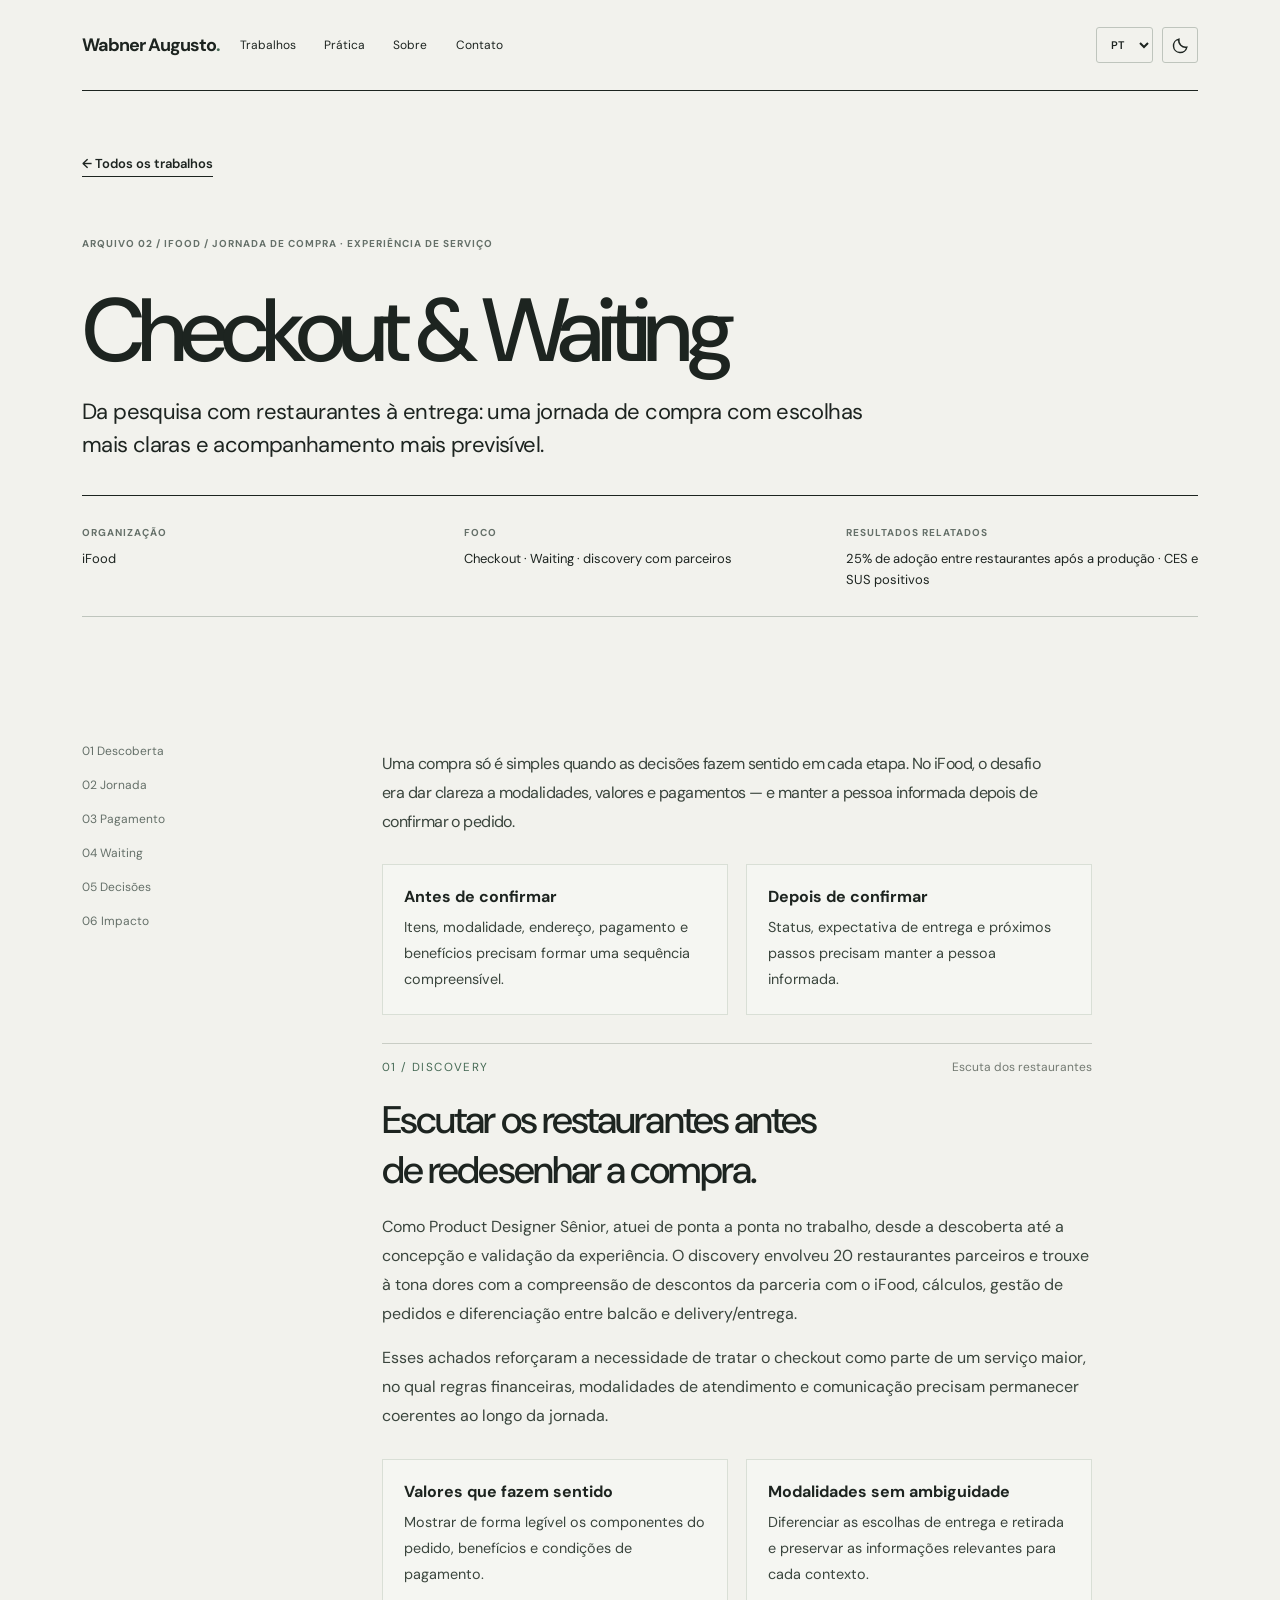
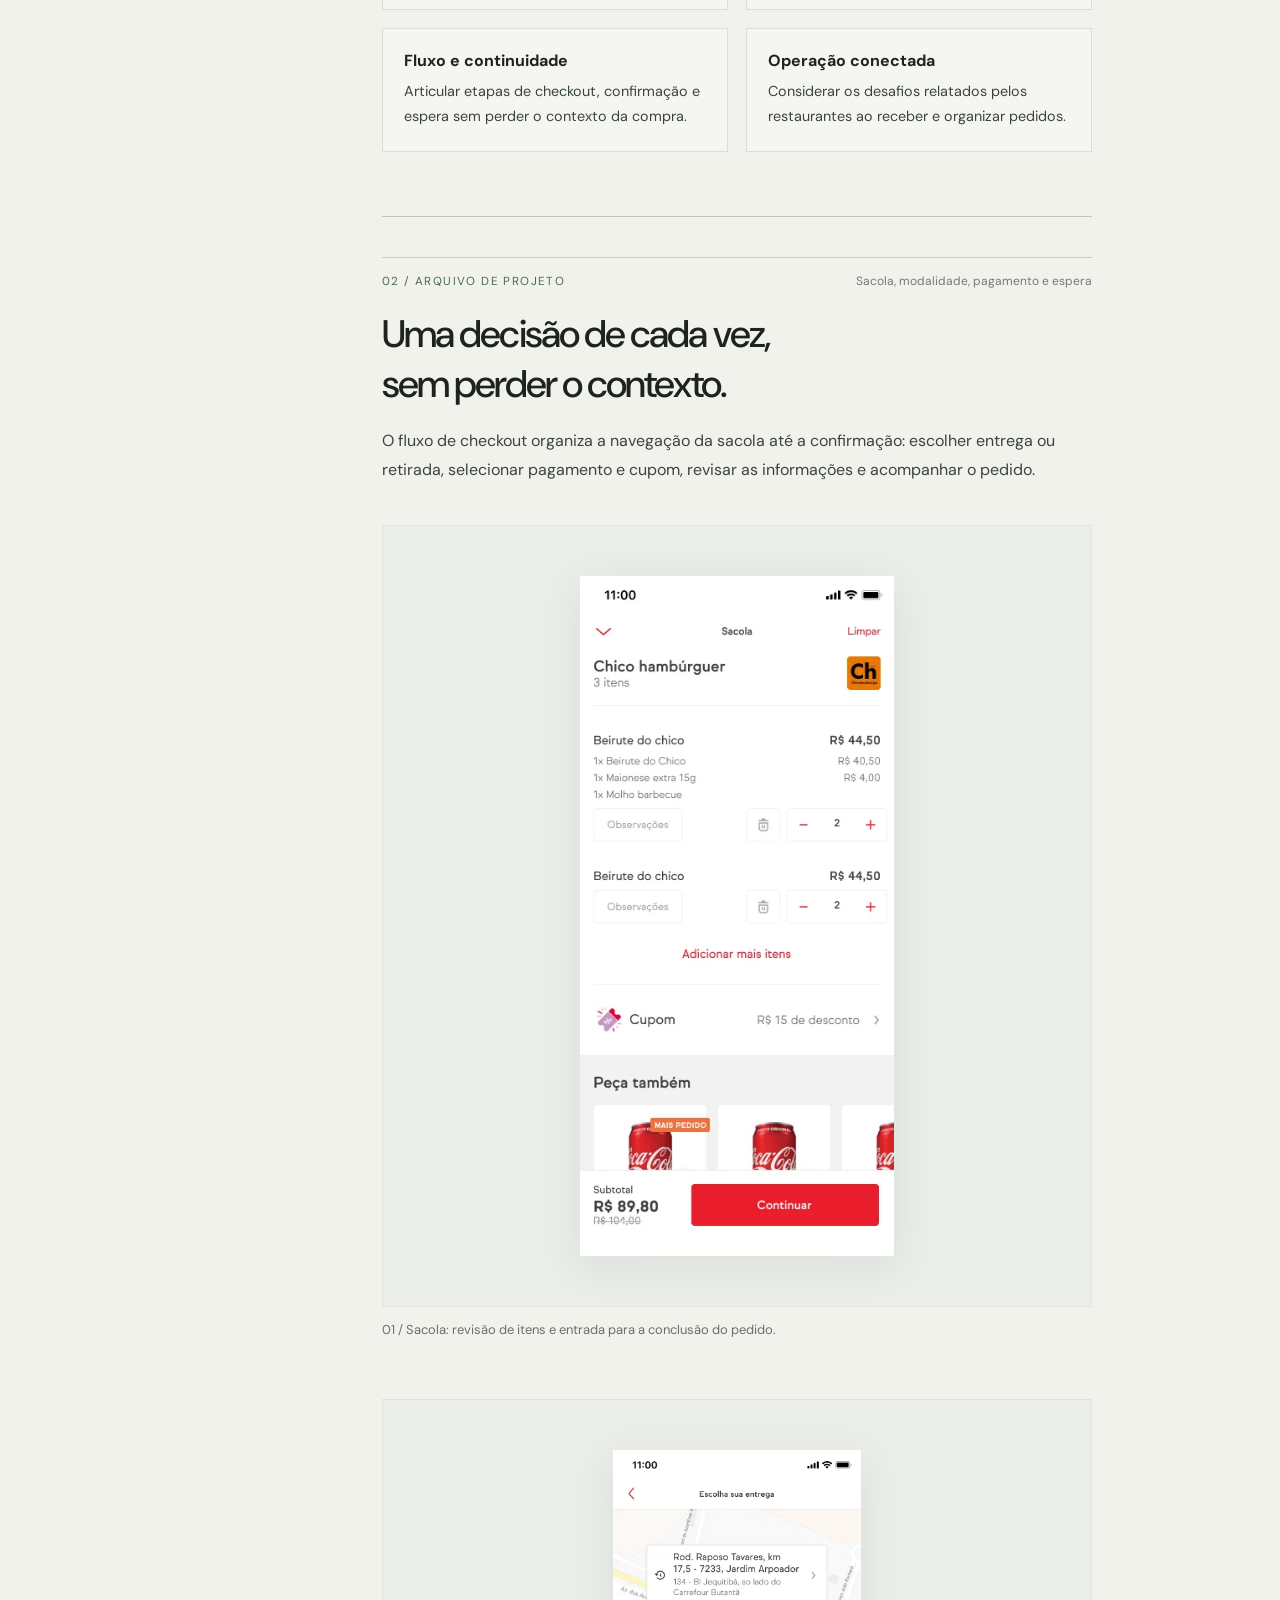
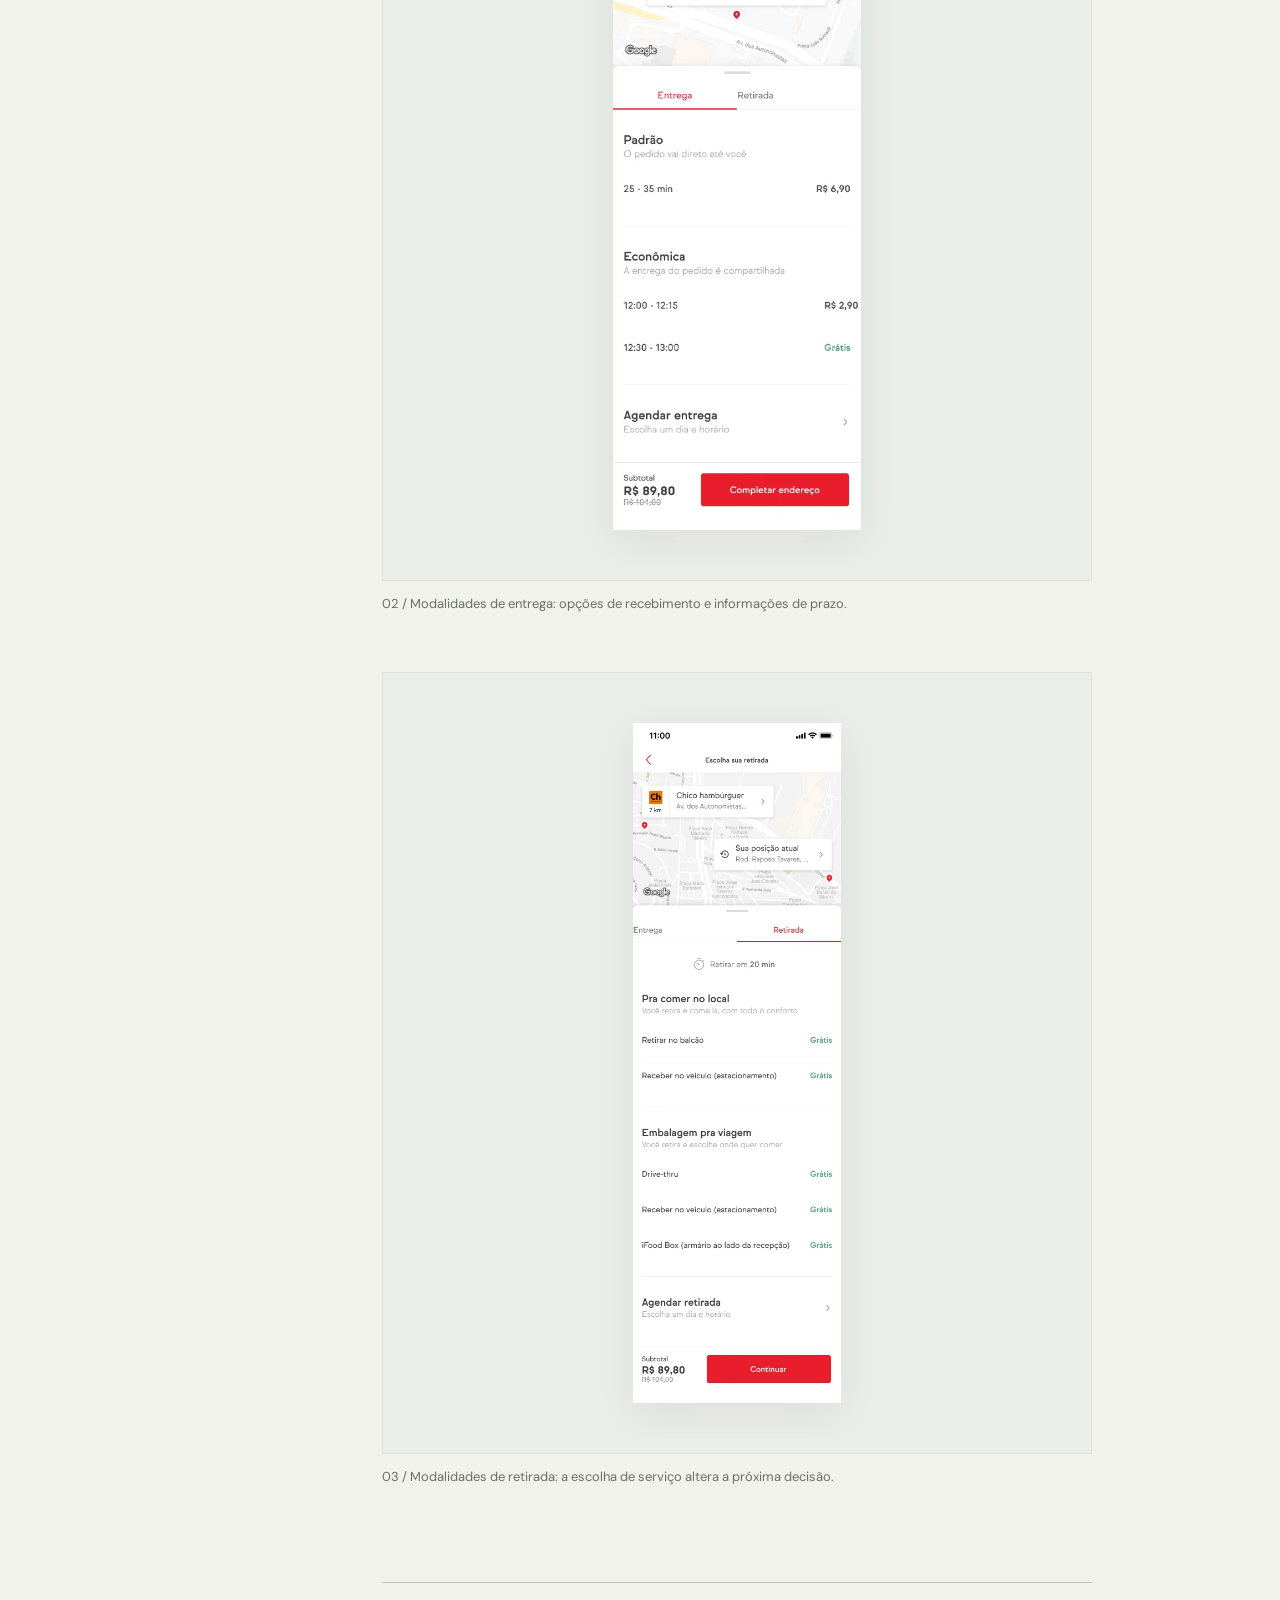
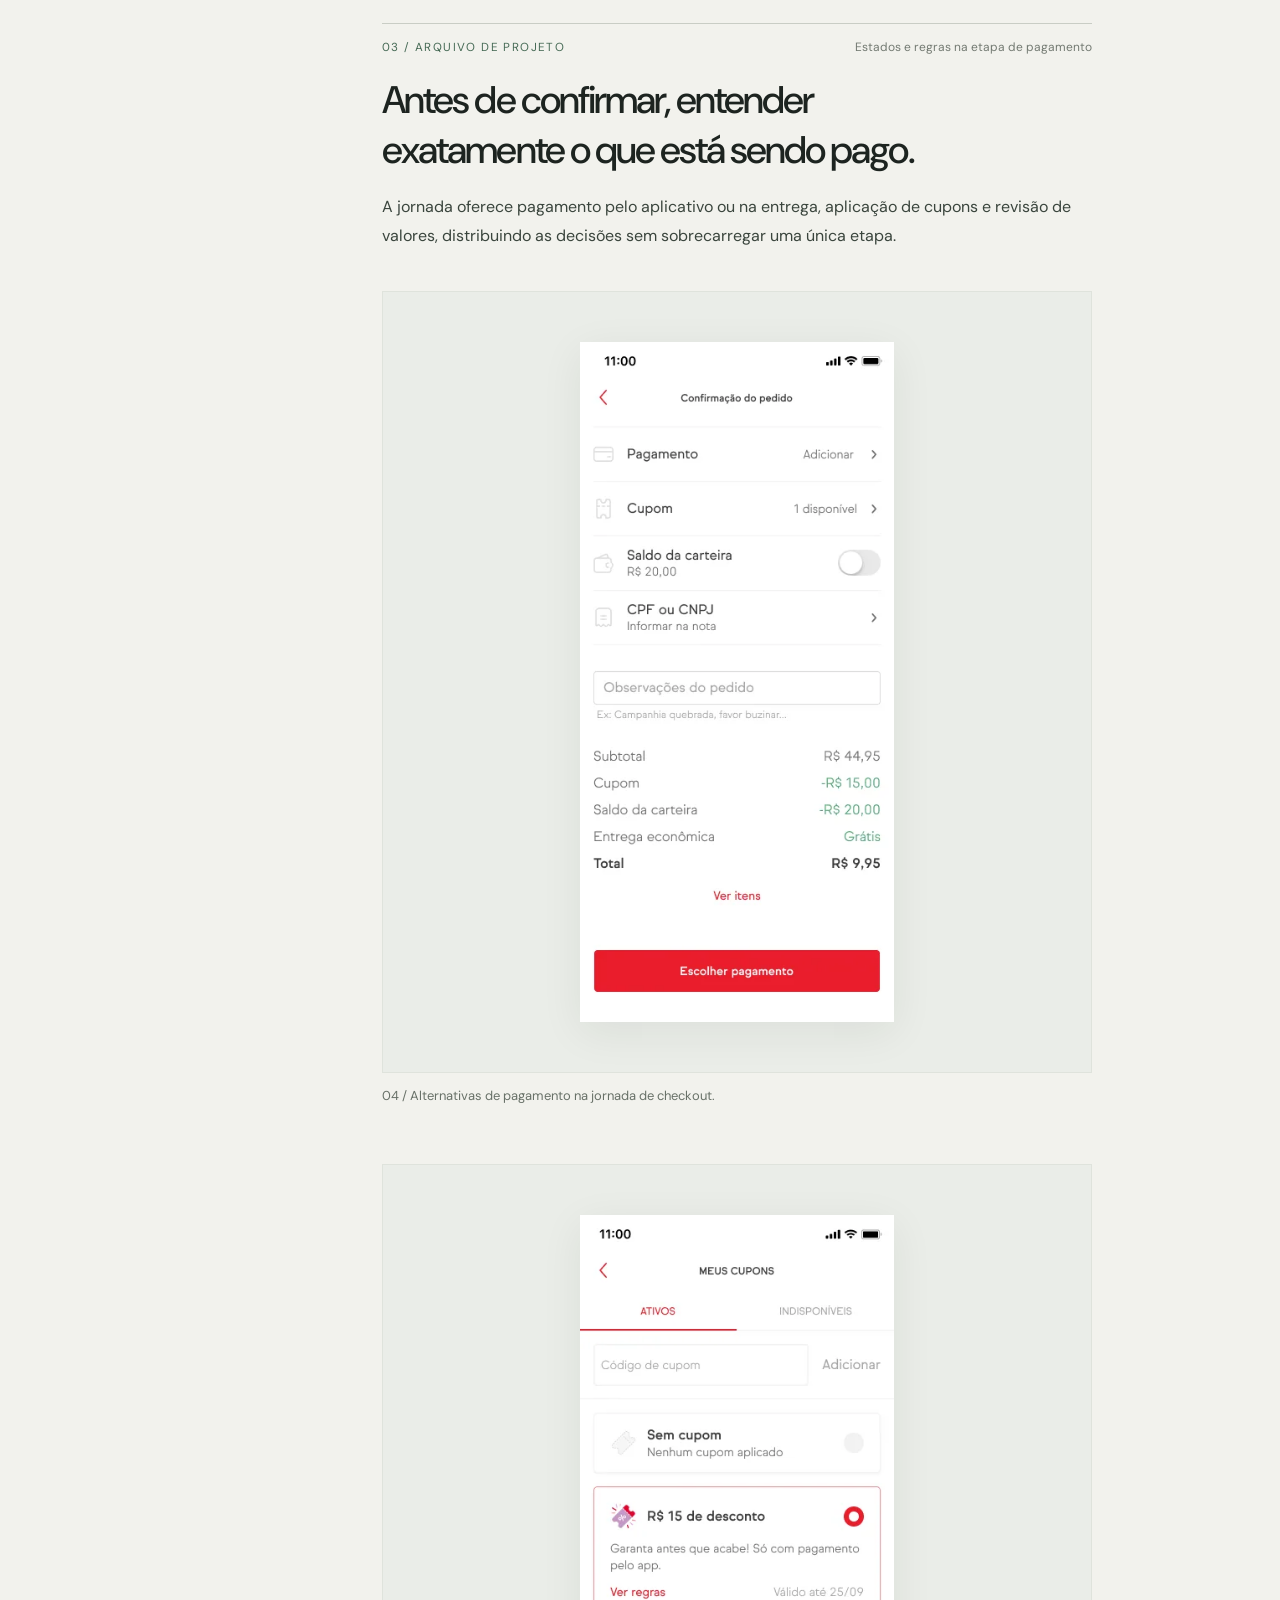
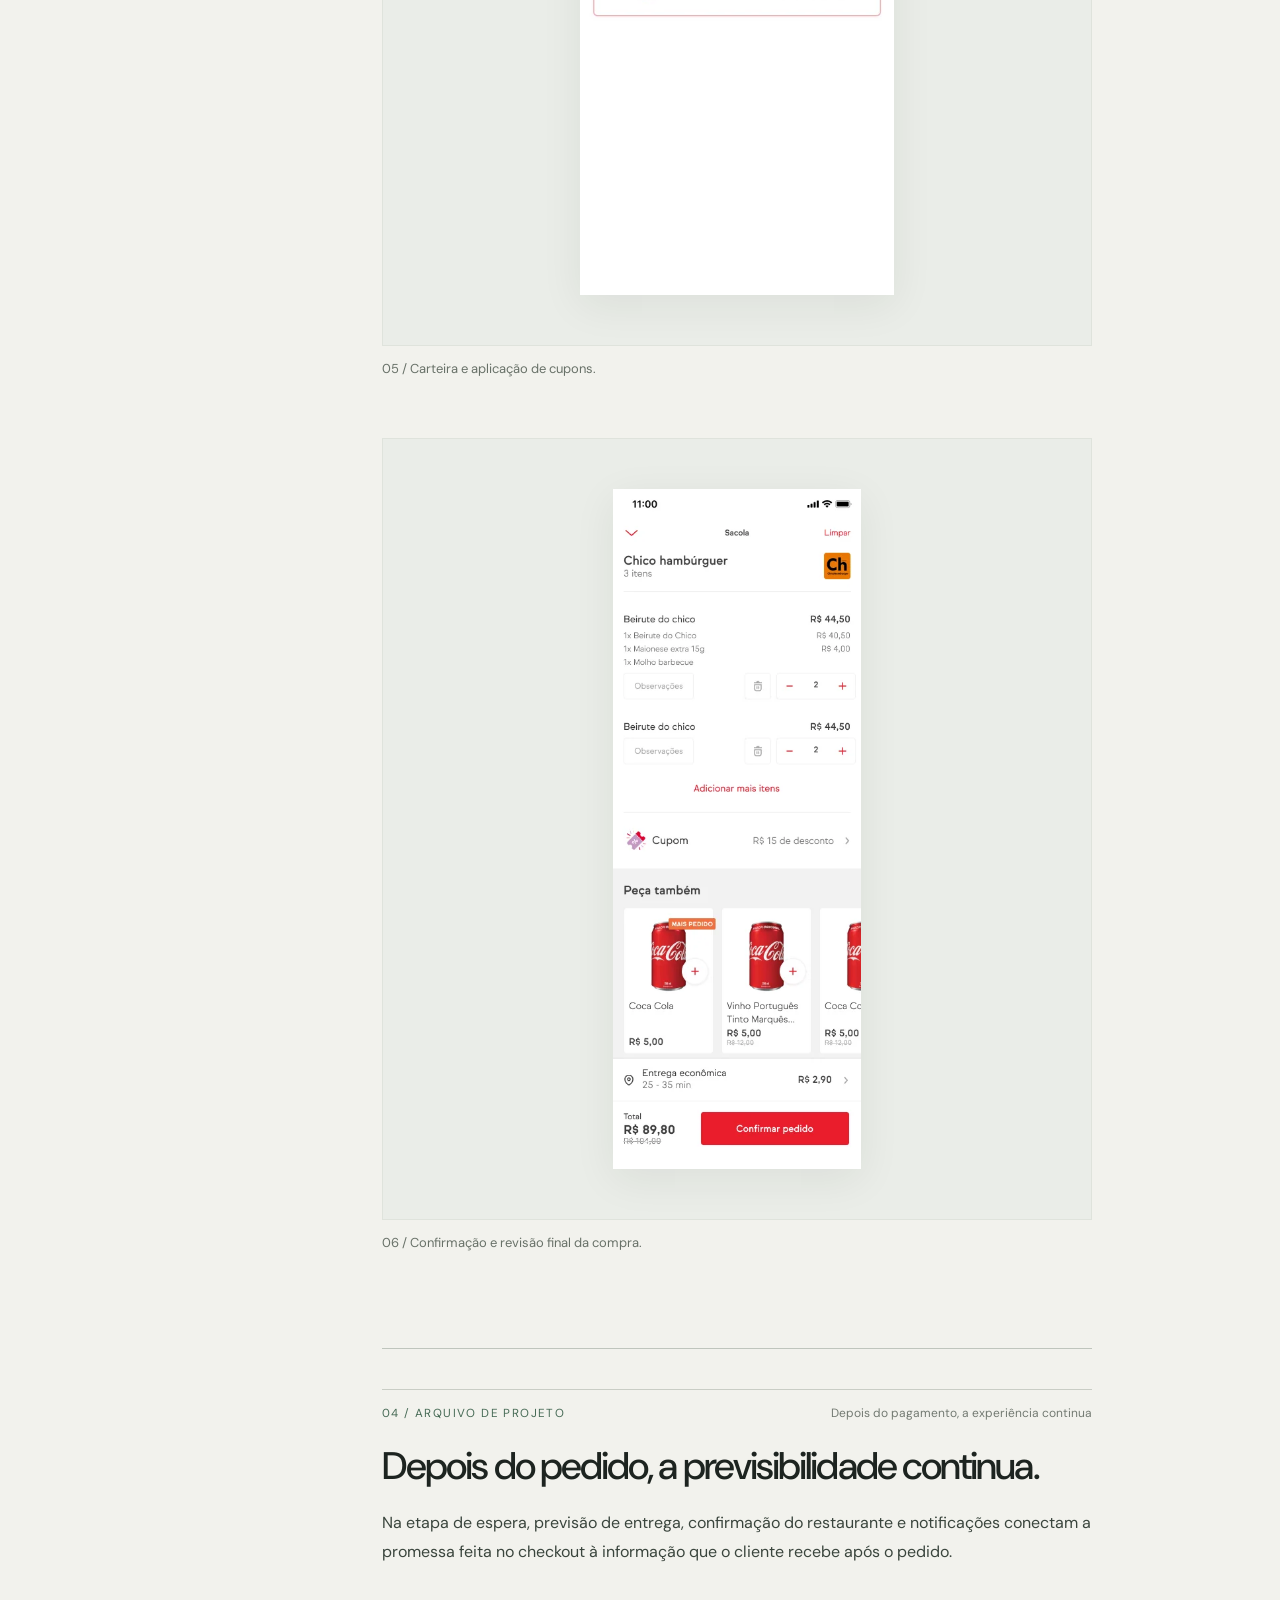
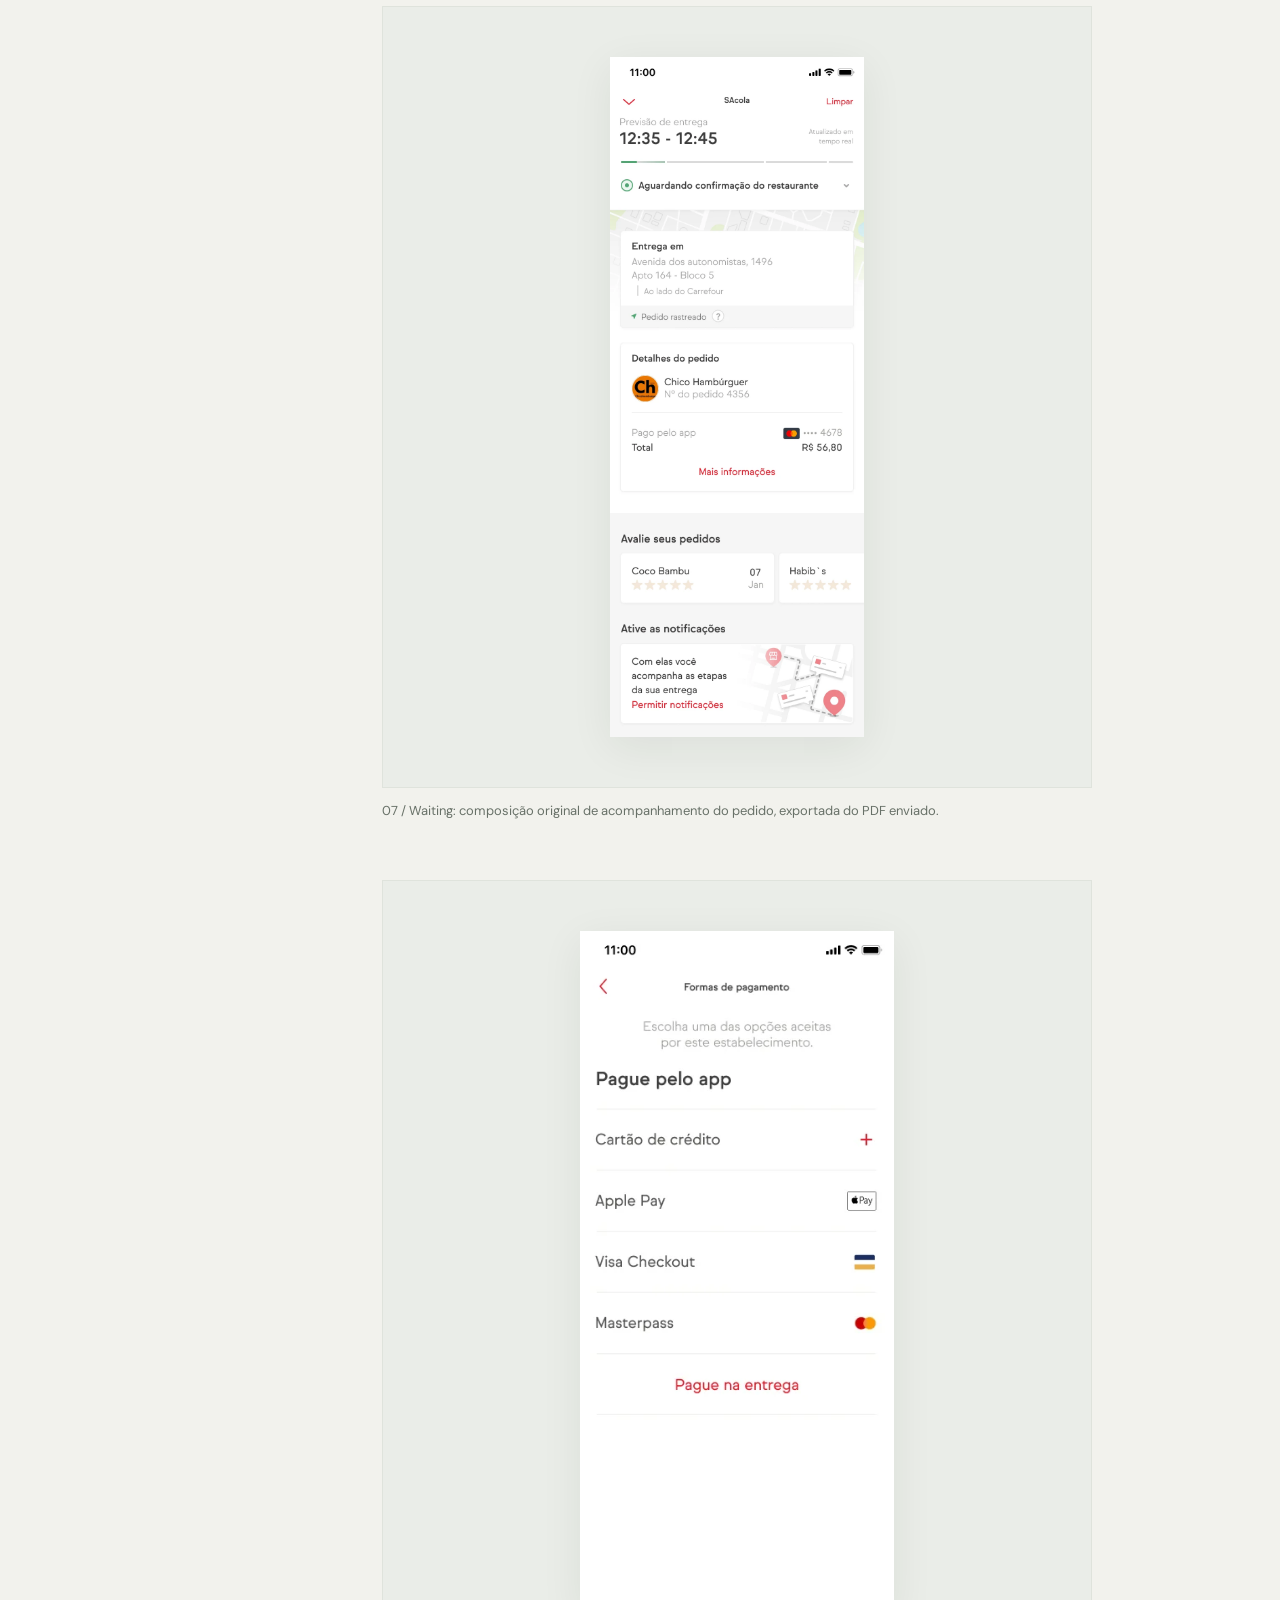
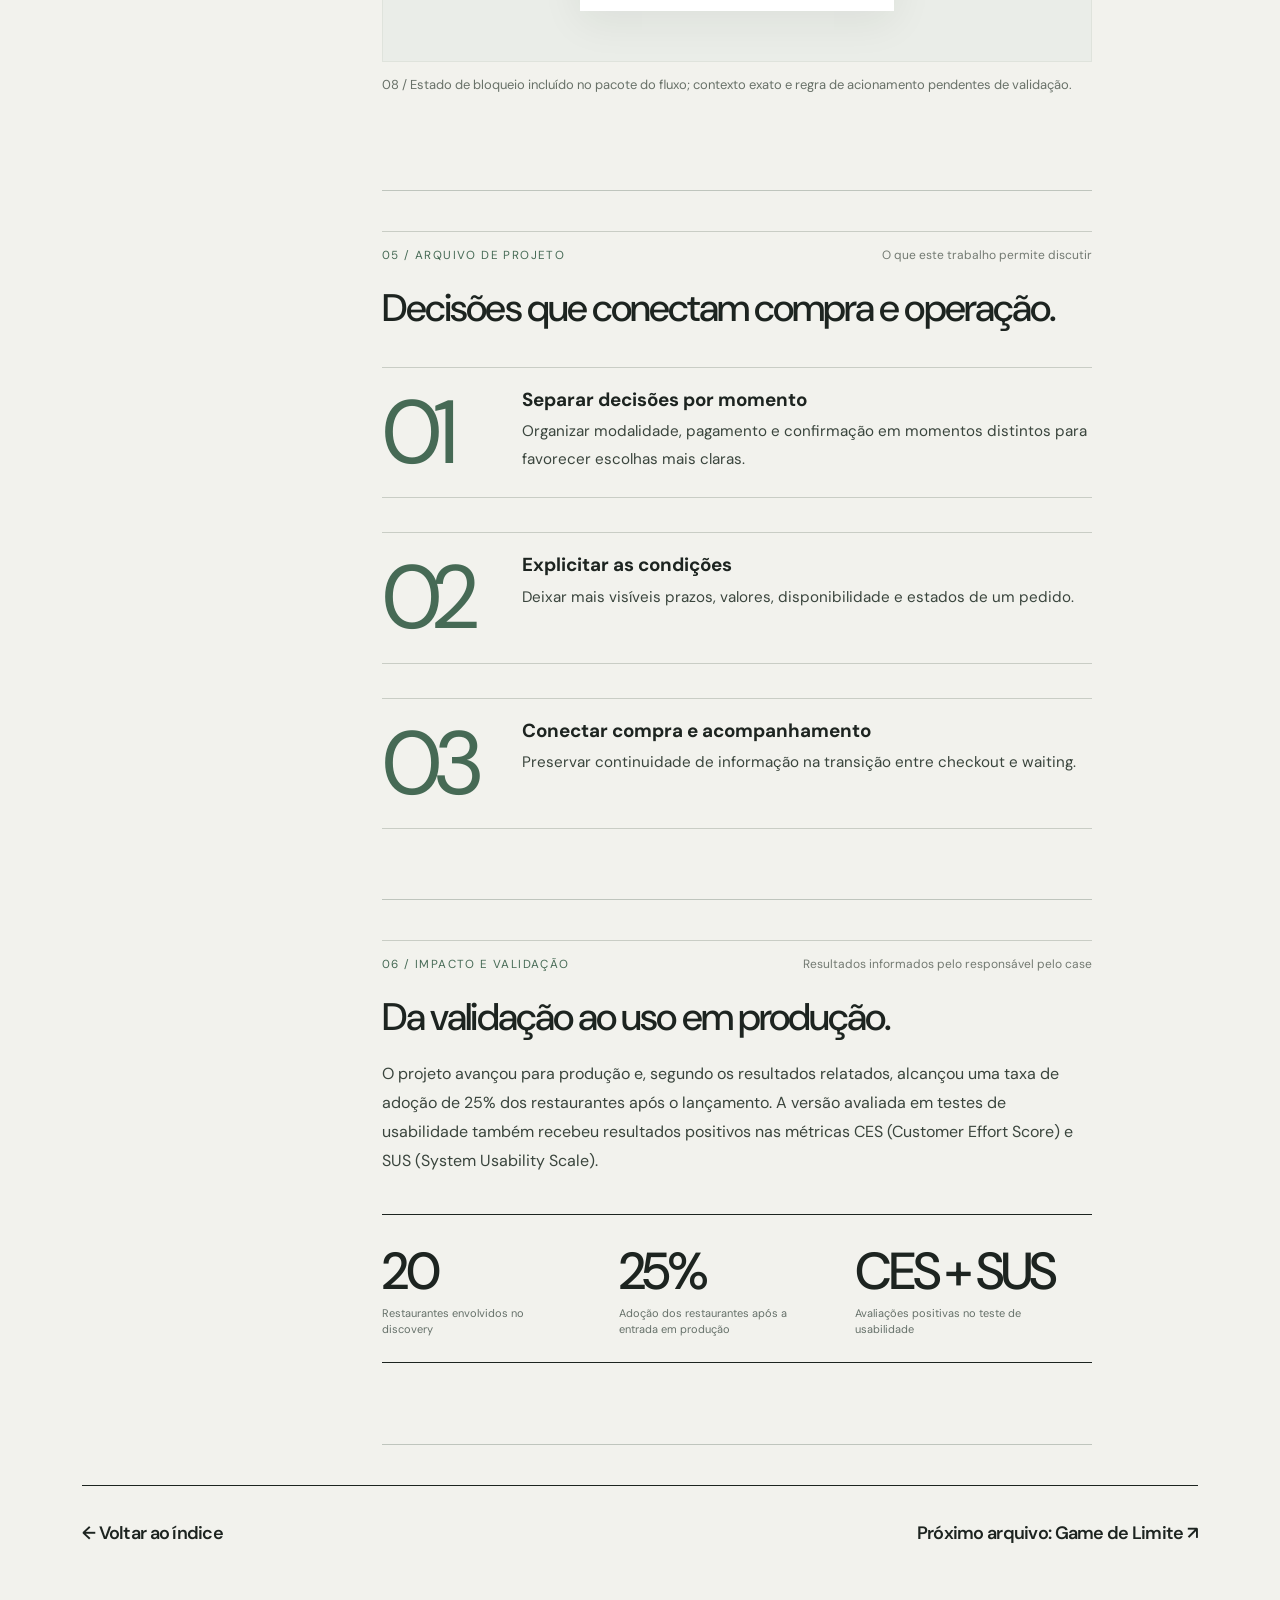
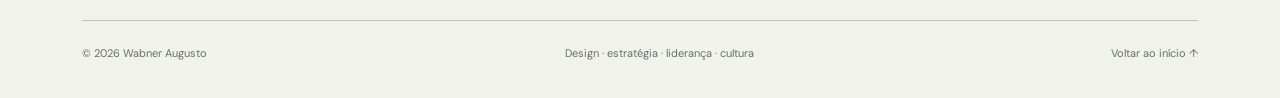
==== commit 0b37c3d7: "feat: enable multilingual navigation and theme toggle on projetos/checkout-waiting.html" ====
--- a/projetos/checkout-waiting.html
+++ b/projetos/checkout-waiting.html
@@ -1,4 +1,4 @@
 <!DOCTYPE html>
 
-<html lang="pt-BR"><head><meta charset="utf-8"/><meta content="width=device-width,initial-scale=1" name="viewport"/><meta content="#f2f2ed" name="theme-color"/><meta content="Case iFood: discovery com 20 restaurantes, decisões sobre a jornada de pedidos e 25% de adoção após produção. Conheça a experiência de Checkout &amp; Waiting." name="description"/><title>Checkout &amp; Waiting iFood | Case de Product Design — Wabner Augusto</title><link href="../style.css" rel="stylesheet"/><meta content="noindex, nofollow, noarchive" name="robots"/><meta content="Wabner Augusto" name="author"/><meta content="article" property="og:type"/><meta content="Checkout &amp; Waiting iFood | Case de Product Design — Wabner Augusto" property="og:title"/><meta content="Case iFood: discovery com 20 restaurantes, decisões sobre a jornada de pedidos e 25% de adoção após produção. Conheça a experiência de Checkout &amp; Waiting." property="og:description"/><meta content="pt_BR" property="og:locale"/><meta content="Wabner Augusto" property="og:site_name"/><meta content="summary_large_image" name="twitter:card"/><meta content="Checkout &amp; Waiting iFood | Case de Product Design — Wabner Augusto" name="twitter:title"/><meta content="Case iFood: discovery com 20 restaurantes, decisões sobre a jornada de pedidos e 25% de adoção após produção. Conheça a experiência de Checkout &amp; Waiting." name="twitter:description"/><link href="/favicon.svg" rel="icon" type="image/svg+xml"/><link href="/assets/apple-touch-icon.png" rel="apple-touch-icon"/></head><body><div class="wrap"><header class="top"><a class="logo" href="../index.html">Wabner Augusto<span style="color:var(--accent)">.</span></a><nav aria-label="Navegação principal" class="nav"><a href="../index.html#trabalhos">Trabalhos</a><a href="../index.html#metodo">Prática</a><a href="../index.html#sobre">Sobre</a><a href="../index.html#contato">Contato</a></nav></header><main><section class="case-hero"><a class="textlink" href="../index.html#trabalhos">← Todos os trabalhos</a><div class="tiny muted" style="margin-top:64px">Arquivo 02 / iFood / Jornada de compra · experiência de serviço</div><h1>Checkout &amp; Waiting</h1><p class="lead">Da pesquisa com restaurantes à entrega: uma jornada de compra com escolhas mais claras e acompanhamento mais previsível.</p><div class="case-meta"><div><span class="tiny muted">Organização</span><p>iFood</p></div><div><span class="tiny muted">Foco</span><p>Checkout · Waiting · discovery com parceiros</p></div><div><span class="tiny muted">Resultados relatados</span><p>25% de adoção entre restaurantes após a produção · CES e SUS positivos</p></div></div></section><div class="case-body"><aside class="sticky"><a href="#descoberta">01 Descoberta</a><a href="#mapa-da-jornada">02 Jornada</a><a href="#pagamento">03 Pagamento</a><a href="#espera">04 Waiting</a><a href="#decisoes">05 Decisões</a><a href="#impacto">06 Impacto</a></aside><article><p class="story-lede">Uma compra só é simples quando as decisões fazem sentido em cada etapa. No iFood, o desafio era dar clareza a modalidades, valores e pagamentos — e manter a pessoa informada depois de confirmar o pedido.</p>
+<html lang="pt-BR"><head><meta charset="utf-8"/><meta content="width=device-width,initial-scale=1" name="viewport"/><meta content="#f2f2ed" name="theme-color"/><meta content="Case iFood: discovery com 20 restaurantes, decisões sobre a jornada de pedidos e 25% de adoção após produção. Conheça a experiência de Checkout &amp; Waiting." name="description"/><title>Checkout &amp; Waiting iFood | Case de Product Design — Wabner Augusto</title><link href="../style.css" rel="stylesheet"/><meta content="noindex, nofollow, noarchive" name="robots"/><meta content="Wabner Augusto" name="author"/><meta content="article" property="og:type"/><meta content="Checkout &amp; Waiting iFood | Case de Product Design — Wabner Augusto" property="og:title"/><meta content="Case iFood: discovery com 20 restaurantes, decisões sobre a jornada de pedidos e 25% de adoção após produção. Conheça a experiência de Checkout &amp; Waiting." property="og:description"/><meta content="pt_BR" property="og:locale"/><meta content="Wabner Augusto" property="og:site_name"/><meta content="summary_large_image" name="twitter:card"/><meta content="Checkout &amp; Waiting iFood | Case de Product Design — Wabner Augusto" name="twitter:title"/><meta content="Case iFood: discovery com 20 restaurantes, decisões sobre a jornada de pedidos e 25% de adoção após produção. Conheça a experiência de Checkout &amp; Waiting." name="twitter:description"/><link href="/favicon.svg" rel="icon" type="image/svg+xml"/><link href="/assets/apple-touch-icon.png" rel="apple-touch-icon"/><link rel="stylesheet" href="../site-controls.css"/><script defer src="../site-controls.js"></script></head><body><div class="wrap"><header class="top"><a class="logo" href="../index.html">Wabner Augusto<span style="color:var(--accent)">.</span></a><nav aria-label="Navegação principal" class="nav"><a href="../index.html#trabalhos">Trabalhos</a><a href="../index.html#metodo">Prática</a><a href="../index.html#sobre">Sobre</a><a href="../index.html#contato">Contato</a></nav></header><main><section class="case-hero"><a class="textlink" href="../index.html#trabalhos">← Todos os trabalhos</a><div class="tiny muted" style="margin-top:64px">Arquivo 02 / iFood / Jornada de compra · experiência de serviço</div><h1>Checkout &amp; Waiting</h1><p class="lead">Da pesquisa com restaurantes à entrega: uma jornada de compra com escolhas mais claras e acompanhamento mais previsível.</p><div class="case-meta"><div><span class="tiny muted">Organização</span><p>iFood</p></div><div><span class="tiny muted">Foco</span><p>Checkout · Waiting · discovery com parceiros</p></div><div><span class="tiny muted">Resultados relatados</span><p>25% de adoção entre restaurantes após a produção · CES e SUS positivos</p></div></div></section><div class="case-body"><aside class="sticky"><a href="#descoberta">01 Descoberta</a><a href="#mapa-da-jornada">02 Jornada</a><a href="#pagamento">03 Pagamento</a><a href="#espera">04 Waiting</a><a href="#decisoes">05 Decisões</a><a href="#impacto">06 Impacto</a></aside><article><p class="story-lede">Uma compra só é simples quando as decisões fazem sentido em cada etapa. No iFood, o desafio era dar clareza a modalidades, valores e pagamentos — e manter a pessoa informada depois de confirmar o pedido.</p>
 <div class="tension-grid"><div><strong>Antes de confirmar</strong><p>Itens, modalidade, endereço, pagamento e benefícios precisam formar uma sequência compreensível.</p></div><div><strong>Depois de confirmar</strong><p>Status, expectativa de entrega e próximos passos precisam manter a pessoa informada.</p></div></div><section id="descoberta"><div class="chapter-index"><span class="eyebrow">01 / Discovery</span><span class="subtle">Escuta dos restaurantes</span></div><h2>Escutar os restaurantes antes de redesenhar a compra.</h2><p>Como Product Designer Sênior, atuei de ponta a ponta no trabalho, desde a descoberta até a concepção e validação da experiência. O discovery envolveu 20 restaurantes parceiros e trouxe à tona dores com a compreensão de descontos da parceria com o iFood, cálculos, gestão de pedidos e diferenciação entre balcão e delivery/entrega.</p><p>Esses achados reforçaram a necessidade de tratar o checkout como parte de um serviço maior, no qual regras financeiras, modalidades de atendimento e comunicação precisam permanecer coerentes ao longo da jornada.</p><div class="tension-grid"><div><strong>Valores que fazem sentido</strong><p>Mostrar de forma legível os componentes do pedido, benefícios e condições de pagamento.</p></div><div><strong>Modalidades sem ambiguidade</strong><p>Diferenciar as escolhas de entrega e retirada e preservar as informações relevantes para cada contexto.</p></div><div><strong>Fluxo e continuidade</strong><p>Articular etapas de checkout, confirmação e espera sem perder o contexto da compra.</p></div><div><strong>Operação conectada</strong><p>Considerar os desafios relatados pelos restaurantes ao receber e organizar pedidos.</p></div></div></section><section id="mapa-da-jornada"><div class="chapter-index"><span class="eyebrow">02 / Arquivo de projeto</span><span class="subtle">Sacola, modalidade, pagamento e espera</span></div><h2>Uma decisão de cada vez, sem perder o contexto.</h2><p>O fluxo de checkout organiza a navegação da sacola até a confirmação: escolher entrega ou retirada, selecionar pagamento e cupom, revisar as informações e acompanhar o pedido.</p><figure class="case-feature"><div class="frame"><img alt="01 / Sacola: revisão de itens e entrada para a conclusão do pedido." decoding="async" loading="lazy" src="../assets/ifood-01-sacola.webp"/></div><figcaption>01 / Sacola: revisão de itens e entrada para a conclusão do pedido.</figcaption></figure><figure class="case-feature"><div class="frame"><img alt="02 / Modalidades de entrega: opções de recebimento e informações de prazo." decoding="async" loading="lazy" src="../assets/ifood-02-entrega.webp"/></div><figcaption>02 / Modalidades de entrega: opções de recebimento e informações de prazo.</figcaption></figure><figure class="case-feature"><div class="frame"><img alt="03 / Modalidades de retirada: a escolha de serviço altera a próxima decisão." decoding="async" loading="lazy" src="../assets/ifood-03-retirada.webp"/></div><figcaption>03 / Modalidades de retirada: a escolha de serviço altera a próxima decisão.</figcaption></figure></section><section id="pagamento"><div class="chapter-index"><span class="eyebrow">03 / Arquivo de projeto</span><span class="subtle">Estados e regras na etapa de pagamento</span></div><h2>Antes de confirmar, entender exatamente o que está sendo pago.</h2><p>A jornada oferece pagamento pelo aplicativo ou na entrega, aplicação de cupons e revisão de valores, distribuindo as decisões sem sobrecarregar uma única etapa.</p><figure class="case-feature"><div class="frame"><img alt="04 / Alternativas de pagamento na jornada de checkout." decoding="async" loading="lazy" src="../assets/ifood-04-pagamento.webp"/></div><figcaption>04 / Alternativas de pagamento na jornada de checkout.</figcaption></figure><figure class="case-feature"><div class="frame"><img alt="05 / Carteira e aplicação de cupons." decoding="async" loading="lazy" src="../assets/ifood-05-cupom.webp"/></div><figcaption>05 / Carteira e aplicação de cupons.</figcaption></figure><figure class="case-feature"><div class="frame"><img alt="06 / Confirmação e revisão final da compra." decoding="async" loading="lazy" src="../assets/ifood-06-revisao.webp"/></div><figcaption>06 / Confirmação e revisão final da compra.</figcaption></figure></section><section id="espera"><div class="chapter-index"><span class="eyebrow">04 / Arquivo de projeto</span><span class="subtle">Depois do pagamento, a experiência continua</span></div><h2>Depois do pedido, a previsibilidade continua.</h2><p>Na etapa de espera, previsão de entrega, confirmação do restaurante e notificações conectam a promessa feita no checkout à informação que o cliente recebe após o pedido.</p><figure class="case-feature"><div class="frame"><img alt="07 / Waiting: composição original de acompanhamento do pedido, exportada do PDF enviado." decoding="async" loading="lazy" src="../assets/ifood-07-waiting.webp"/></div><figcaption>07 / Waiting: composição original de acompanhamento do pedido, exportada do PDF enviado.</figcaption></figure><figure class="case-feature"><div class="frame"><img alt="08 / Estado de bloqueio incluído no pacote do fluxo; contexto exato e regra de acionamento pendentes de validação." decoding="async" loading="lazy" src="../assets/ifood-08-bloqueado.webp"/></div><figcaption>08 / Estado de bloqueio incluído no pacote do fluxo; contexto exato e regra de acionamento pendentes de validação.</figcaption></figure></section><section id="decisoes"><div class="chapter-index"><span class="eyebrow">05 / Arquivo de projeto</span><span class="subtle">O que este trabalho permite discutir</span></div><h2>Decisões que conectam compra e operação.</h2><div class="case-plaque"><div class="number">01</div><div><h3>Separar decisões por momento</h3><p>Organizar modalidade, pagamento e confirmação em momentos distintos para favorecer escolhas mais claras.</p></div></div><div class="case-plaque"><div class="number">02</div><div><h3>Explicitar as condições</h3><p>Deixar mais visíveis prazos, valores, disponibilidade e estados de um pedido.</p></div></div><div class="case-plaque"><div class="number">03</div><div><h3>Conectar compra e acompanhamento</h3><p>Preservar continuidade de informação na transição entre checkout e waiting.</p></div></div></section><section id="impacto"><div class="chapter-index"><span class="eyebrow">06 / Impacto e validação</span><span class="subtle">Resultados informados pelo responsável pelo case</span></div><h2>Da validação ao uso em produção.</h2><p>O projeto avançou para produção e, segundo os resultados relatados, alcançou uma taxa de adoção de 25% dos restaurantes após o lançamento. A versão avaliada em testes de usabilidade também recebeu resultados positivos nas métricas CES (Customer Effort Score) e SUS (System Usability Scale).</p><div class="metric-strip"><div><strong>20</strong><span>Restaurantes envolvidos no discovery</span></div><div><strong>25%</strong><span>Adoção dos restaurantes após a entrada em produção</span></div><div><strong>CES + SUS</strong><span>Avaliações positivas no teste de usabilidade</span></div></div></section></article></div><div class="next"><a href="../index.html#trabalhos">← Voltar ao índice</a><a href="game-de-limite.html">Próximo arquivo: Game de Limite ↗</a></div></main><footer class="footer"><span>© 2026 Wabner Augusto</span><span>Design · estratégia · liderança · cultura</span><a href="../index.html">Voltar ao início ↑</a></footer></div></body></html>
--- a/site-controls.css
+++ b/site-controls.css
@@ -0,0 +1,16 @@
+
+/* V16 — language selector and theme toggle */
+:root{color-scheme:light}
+html[data-theme="dark"]{color-scheme:dark;--paper:#171d1a;--ink:#f0f2eb;--line:#455249;--muted:#b4c4b8;--accent:#b6ddbe;--panel:#26342c}
+html[data-theme="dark"] .about-columns p,html[data-theme="dark"] .about-bottom p{color:var(--muted)}
+html[data-theme="dark"] .mvp-shot-frame,html[data-theme="dark"] .frame{background:#27332d}
+html[data-theme="dark"] .validation-tag{background:#3c3428;color:#f2d8ae;border-color:#d2a058}
+html[data-theme="dark"] img{color-scheme:light}
+.site-settings{display:flex;gap:9px;align-items:center;margin-left:auto}
+.site-lang{border:1px solid var(--line);color:var(--ink);background:var(--paper);font:600 11px 'DM Sans',sans-serif;letter-spacing:.04em;padding:9px 10px;border-radius:3px;cursor:pointer;min-height:36px}
+.site-theme{background:var(--paper);border:1px solid var(--line);color:var(--ink);padding:7px;display:flex;align-items:center;justify-content:center;width:36px;height:36px;border-radius:3px;cursor:pointer}
+.site-lang:focus-visible,.site-theme:focus-visible{outline:2px solid var(--accent);outline-offset:3px}
+.site-theme svg{display:block}
+html[data-theme="dark"] .contact-channel:hover,html[data-theme="dark"] .file:hover{background:var(--panel)}
+@media(max-width:820px){.top{flex-wrap:wrap;gap:14px}.nav{order:3;width:100%;flex-wrap:wrap;justify-content:space-between;gap:8px 16px}.site-settings{order:2}}
+@media(max-width:430px){.wrap{padding-left:20px;padding-right:20px}.nav{font-size:11px}.site-settings{gap:6px}}
